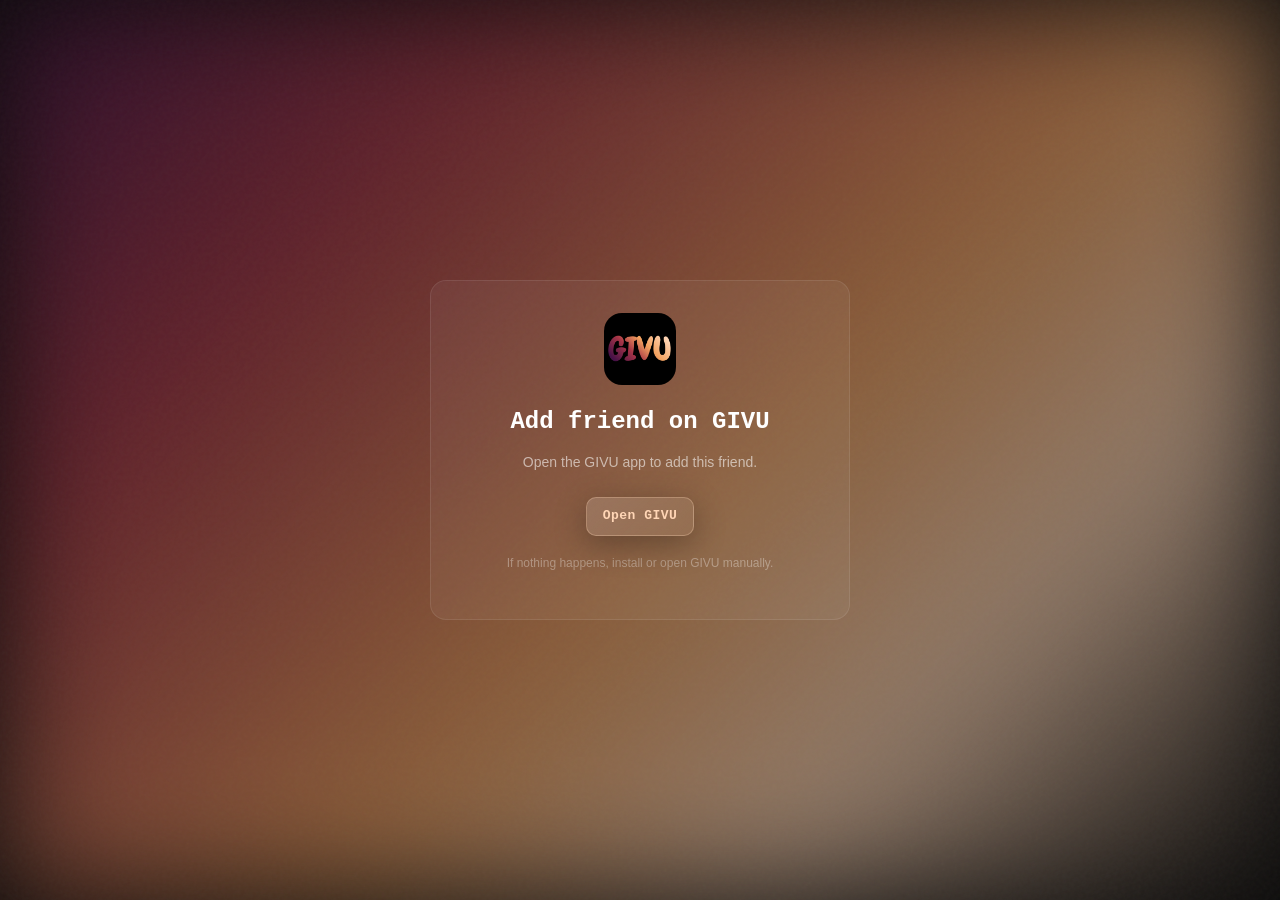
==== addfriend/index.html @ 7309352b "Add files via upload" ====
<!DOCTYPE html>
<html lang="en">
<head>
  <meta charset="UTF-8" />
  <meta name="viewport" content="width=device-width, initial-scale=1.0" />
  <title>Add friend on GIVU</title>
  <meta name="description" content="Open GIVU to add this friend." />
  <link rel="icon" href="../assets/favicon-2026.png?v=2" type="image/png" />
  <link rel="apple-touch-icon" href="../assets/favicon-2026.png?v=2" />
  <link rel="stylesheet" href="../style.css" />
</head>
<body class="app-bg">
  <div class="grain-overlay"></div>
  <main class="inner-page" style="display:flex;align-items:center;justify-content:center;min-height:100vh;padding:32px;">
    <section class="support-card" style="position:relative;z-index:2;max-width:420px;width:100%;text-align:center;padding:32px;">
      <img src="../assets/GivuApplogo.png" alt="GIVU" style="width:72px;height:72px;border-radius:18px;margin:0 auto 18px;" />
      <h1 style="font-family:var(--font-mono);font-size:24px;margin-bottom:10px;">Add friend on GIVU</h1>
      <p style="color:rgba(255,255,255,0.58);font-size:14px;line-height:1.7;margin-bottom:22px;">Open the GIVU app to add this friend.</p>
      <a id="openApp" class="btn-primary" style="display:inline-flex;" href="givu://addfriend">Open GIVU</a>
      <p style="color:rgba(255,255,255,0.34);font-size:12px;margin-top:18px;">If nothing happens, install or open GIVU manually.</p>
    </section>
  </main>
  <script>
    const params = new URLSearchParams(window.location.search);
    const id = params.get('id') || '';
    const deepLink = `givu://addfriend?id=${encodeURIComponent(id)}`;
    const button = document.getElementById('openApp');
    button.href = deepLink;
    setTimeout(() => { window.location.href = deepLink; }, 450);
  </script>
</body>
</html>
---- style.css ----
/* =============================================
   GIVU — Design System
   Derived directly from the iOS app
   ============================================= */

:root {
  /* App gradient palette */
  --color-purple:   #461248;
  --color-red:      #a93747;
  --color-orange:   #f2a15f;
  --color-beige:    #ffd6b6;
  --color-black:    #0A0A0A;
  --color-white:    #ffffff;

  /* Surfaces */
  --surface-dark:   rgba(255,255,255,0.06);
  --surface-light:  rgba(255,255,255,0.55);
  --border-dark:    rgba(255,255,255,0.12);
  --border-light:   rgba(0,0,0,0.07);

  /* Typography */
  --font-mono:      'Courier New', Courier, monospace;
  --font-sans:      -apple-system, BlinkMacSystemFont, 'SF Pro Display', 'Segoe UI', sans-serif;

  /* Radii */
  --radius-sm:  10px;
  --radius-md:  16px;
  --radius-lg:  24px;

  /* Transitions */
  --ease: cubic-bezier(0.25, 0.1, 0.25, 1);
}

/* =============================================
   RESET & BASE
   ============================================= */

*, *::before, *::after { box-sizing: border-box; margin: 0; padding: 0; }

html { scroll-behavior: smooth; font-size: 16px; }

body {
  font-family: var(--font-sans);
  background: var(--color-black);
  color: var(--color-white);
  line-height: 1.6;
  overflow-x: hidden;
  -webkit-font-smoothing: antialiased;
}

a { color: inherit; text-decoration: none; }
img { max-width: 100%; display: block; }

/* =============================================
   APP BACKGROUND (mirrors iOS gradient)
   ============================================= */

.app-bg {
  position: relative;
  background: var(--color-black);
}

.app-bg::before {
  content: '';
  position: absolute;
  inset: 0;
  background: linear-gradient(
    135deg,
    #461248 0%,
    #a93747 25%,
    #f2a15f 55%,
    #ffd6b6 75%,
    transparent 100%
  );
  filter: blur(60px);
  opacity: 0.55;
  pointer-events: none;
}

/* =============================================
   GRAIN OVERLAY (mirrors GrainOverlay.swift)
   ============================================= */

.grain-overlay {
  position: fixed;
  inset: 0;
  pointer-events: none;
  z-index: 0;
  opacity: 0.4;
  background-image: url("data:image/svg+xml,%3Csvg viewBox='0 0 256 256' xmlns='http://www.w3.org/2000/svg'%3E%3Cfilter id='noise'%3E%3CfeTurbulence type='fractalNoise' baseFrequency='0.9' numOctaves='4' stitchTiles='stitch'/%3E%3C/filter%3E%3Crect width='100%25' height='100%25' filter='url(%23noise)' opacity='0.08'/%3E%3C/svg%3E");
}

/* Star pattern from app */
.star-pattern {
  position: absolute;
  inset: 0;
  pointer-events: none;
  overflow: hidden;
  opacity: 0.18;
}

.star-pattern::after {
  content: '';
  position: absolute;
  inset: 0;
  background-image: radial-gradient(circle, rgba(255,255,255,0.8) 1px, transparent 1px);
  background-size: 18px 18px;
  mask-image: linear-gradient(to bottom, rgba(0,0,0,0.9) 0%, rgba(0,0,0,0.4) 50%, transparent 100%);
}

/* =============================================
   NAVIGATION
   ============================================= */

nav {
  position: fixed;
  top: 0; left: 0; right: 0;
  z-index: 100;
  padding: 16px 24px;
  display: flex;
  align-items: center;
  justify-content: space-between;
  background: rgba(10,10,10,0.6);
  backdrop-filter: blur(20px);
  -webkit-backdrop-filter: blur(20px);
  border-bottom: 1px solid rgba(255,255,255,0.06);
  transition: background 0.3s var(--ease);
}

.nav-logo {
  display: flex;
  align-items: center;
  gap: 10px;
  font-family: var(--font-mono);
  font-size: 18px;
  font-weight: 700;
  letter-spacing: 2px;
}

.nav-logo-icon {
  width: 32px; height: 32px;
  background: linear-gradient(135deg, #461248, #a93747);
  border-radius: 8px;
  display: flex; align-items: center; justify-content: center;
  font-size: 14px;
  font-weight: 900;
  border: 1px solid rgba(255,255,255,0.15);
}

.nav-links {
  display: flex;
  align-items: center;
  gap: 32px;
  list-style: none;
}

.nav-links a {
  font-size: 14px;
  color: rgba(255,255,255,0.7);
  transition: color 0.2s;
}

.nav-links a:hover { color: var(--color-white); }

.nav-cta {
  font-size: 13px;
  font-weight: 600;
  font-family: var(--font-mono);
  padding: 8px 18px;
  background: rgba(255,255,255,0.08);
  border: 1px solid rgba(255,255,255,0.15);
  border-radius: var(--radius-sm);
  color: var(--color-white) !important;
  transition: background 0.2s, border-color 0.2s;
}

.nav-cta:hover {
  background: rgba(255,255,255,0.14);
  border-color: rgba(255,255,255,0.25);
}

.nav-hamburger {
  display: none;
  flex-direction: column;
  gap: 5px;
  cursor: pointer;
  padding: 4px;
}

.nav-hamburger span {
  width: 22px; height: 2px;
  background: var(--color-white);
  border-radius: 2px;
  transition: all 0.3s;
}

/* =============================================
   HERO
   ============================================= */

.hero {
  min-height: 100vh;
  display: flex;
  align-items: center;
  justify-content: center;
  text-align: center;
  padding: 120px 24px 80px;
  position: relative;
  overflow: hidden;
}

.hero-content {
  position: relative;
  z-index: 2;
  max-width: 680px;
}

.hero-eyebrow {
  display: inline-flex;
  align-items: center;
  gap: 8px;
  font-family: var(--font-mono);
  font-size: 11px;
  font-weight: 700;
  letter-spacing: 3px;
  text-transform: uppercase;
  color: var(--color-beige);
  padding: 6px 14px;
  background: rgba(255, 214, 182, 0.1);
  border: 1px solid rgba(255, 214, 182, 0.25);
  border-radius: 100px;
  margin-bottom: 28px;
}

.hero-eyebrow::before {
  content: '';
  width: 6px; height: 6px;
  background: var(--color-beige);
  border-radius: 50%;
  animation: pulse 2s infinite;
}

@keyframes pulse {
  0%, 100% { opacity: 1; transform: scale(1); }
  50% { opacity: 0.4; transform: scale(0.7); }
}

.hero-title {
  font-size: clamp(52px, 10vw, 96px);
  font-weight: 900;
  line-height: 0.95;
  letter-spacing: -3px;
  margin-bottom: 24px;
  font-family: var(--font-mono);
}

.hero-title .accent {
  background: linear-gradient(135deg, #ffd6b6, #f2a15f, #a93747);
  -webkit-background-clip: text;
  -webkit-text-fill-color: transparent;
  background-clip: text;
}

.hero-subtitle {
  font-size: 18px;
  line-height: 1.6;
  color: rgba(255,255,255,0.65);
  max-width: 480px;
  margin: 0 auto 40px;
}

.hero-cta-group {
  display: flex;
  flex-direction: column;
  align-items: center;
  gap: 14px;
}

.btn-primary {
  display: inline-flex;
  align-items: center;
  gap: 10px;
  padding: 16px 32px;
  background: linear-gradient(135deg, rgba(255,255,255,0.15), rgba(255,255,255,0.06));
  border: 1.5px solid rgba(255,255,255,0.25);
  border-radius: var(--radius-md);
  font-size: 15px;
  font-weight: 700;
  font-family: var(--font-mono);
  color: var(--color-white);
  letter-spacing: 0.5px;
  transition: all 0.2s var(--ease);
  backdrop-filter: blur(10px);
  box-shadow: 0 8px 32px rgba(0,0,0,0.3);
}

.btn-primary:hover {
  background: linear-gradient(135deg, rgba(255,255,255,0.22), rgba(255,255,255,0.1));
  border-color: rgba(255,255,255,0.4);
  transform: translateY(-2px);
  box-shadow: 0 14px 40px rgba(0,0,0,0.4);
}

.btn-secondary {
  font-size: 13px;
  color: rgba(255,255,255,0.5);
  font-family: var(--font-mono);
  letter-spacing: 0.5px;
  transition: color 0.2s;
}

.btn-secondary:hover { color: rgba(255,255,255,0.85); }

/* Hero phone mockup area */
.hero-visual {
  margin-top: 64px;
  position: relative;
  display: flex;
  justify-content: center;
  gap: 20px;
}

/* =============================================
   RECEIPT CARD (mirrors ReceiptCard in app)
   ============================================= */

.receipt-card {
  background: rgb(247, 244, 236);
  border-radius: 16px;
  padding: 20px;
  font-family: var(--font-mono);
  color: #141414;
  box-shadow: 0 20px 60px rgba(0,0,0,0.4), 0 4px 12px rgba(0,0,0,0.2);
  position: relative;
  overflow: hidden;
  width: 220px;
  transition: transform 0.4s var(--ease), box-shadow 0.4s var(--ease);
}

.receipt-card::before {
  content: '';
  position: absolute;
  inset: 0;
  background-image: url("data:image/svg+xml,%3Csvg viewBox='0 0 200 200' xmlns='http://www.w3.org/2000/svg'%3E%3Cfilter id='n'%3E%3CfeTurbulence type='fractalNoise' baseFrequency='0.85' numOctaves='4'/%3E%3C/filter%3E%3Crect width='100%25' height='100%25' filter='url(%23n)' opacity='0.03'/%3E%3C/svg%3E");
  pointer-events: none;
}

.receipt-card:hover {
  transform: translateY(-6px) rotate(0deg) !important;
  box-shadow: 0 32px 80px rgba(0,0,0,0.5), 0 8px 20px rgba(0,0,0,0.3);
}

.receipt-card.rotated-left { transform: rotate(-1.5deg); }
.receipt-card.rotated-right { transform: rotate(1deg); margin-top: 24px; }

.receipt-header {
  display: flex;
  justify-content: space-between;
  align-items: center;
  margin-bottom: 14px;
}

.receipt-name {
  font-size: 13px;
  font-weight: 700;
  color: #141414;
  letter-spacing: 0.5px;
}

.receipt-balance {
  font-size: 12px;
  font-weight: 800;
}

.receipt-balance.positive { color: #1a7a4a; }
.receipt-balance.negative { color: #8a2a1a; }

.receipt-divider {
  height: 1px;
  background: repeating-linear-gradient(90deg, #1a1a1a 0, #1a1a1a 4px, transparent 4px, transparent 8px);
  opacity: 0.15;
  margin: 10px 0;
}

.receipt-zigzag {
  position: relative;
  height: 8px;
  margin: 10px 0;
  overflow: hidden;
}

.receipt-zigzag::after {
  content: '';
  position: absolute;
  left: -4px; right: -4px; top: 0;
  height: 16px;
  background: linear-gradient(135deg, transparent 33.33%, #f7f4ec 33.33%, #f7f4ec 50%, transparent 50%, transparent 83.33%, #f7f4ec 83.33%, #f7f4ec 100%);
  background-size: 12px 8px;
  filter: drop-shadow(0 1px 0 rgba(0,0,0,0.1));
}

.receipt-line {
  display: flex;
  justify-content: space-between;
  font-size: 10px;
  margin-bottom: 5px;
  color: rgba(20,20,20,0.7);
}

.receipt-line .amount { font-weight: 700; }
.receipt-line .amount.pos { color: #1a7a4a; }
.receipt-line .amount.neg { color: #8a2a1a; }

.receipt-label {
  font-size: 8px;
  font-weight: 700;
  letter-spacing: 1.5px;
  color: rgba(20,20,20,0.4);
  text-transform: uppercase;
  margin-bottom: 6px;
  margin-top: 8px;
}

.receipt-total-row {
  display: flex;
  justify-content: space-between;
  align-items: baseline;
  margin-top: 8px;
}

.receipt-total-label {
  font-size: 9px;
  font-weight: 700;
  letter-spacing: 1px;
  color: rgba(20,20,20,0.45);
}

.receipt-total-amount {
  font-size: 22px;
  font-weight: 800;
}

/* =============================================
   SECTION LAYOUTS
   ============================================= */

section {
  position: relative;
  z-index: 2;
}

.container {
  max-width: 1080px;
  margin: 0 auto;
  padding: 0 24px;
}

.section-pad { padding: 100px 0; }

.section-label {
  font-family: var(--font-mono);
  font-size: 10px;
  font-weight: 700;
  letter-spacing: 3px;
  text-transform: uppercase;
  color: var(--color-beige);
  margin-bottom: 16px;
  opacity: 0.8;
}

.section-title {
  font-size: clamp(32px, 5vw, 52px);
  font-weight: 800;
  line-height: 1.1;
  letter-spacing: -1.5px;
  margin-bottom: 16px;
  font-family: var(--font-mono);
}

.section-subtitle {
  font-size: 16px;
  color: rgba(255,255,255,0.55);
  max-width: 540px;
  line-height: 1.7;
}

/* =============================================
   FEATURE GRID
   ============================================= */

.features-grid {
  display: grid;
  grid-template-columns: repeat(auto-fit, minmax(280px, 1fr));
  gap: 16px;
  margin-top: 56px;
}

.feature-card {
  background: rgba(255,255,255,0.05);
  border: 1px solid rgba(255,255,255,0.09);
  border-radius: var(--radius-lg);
  padding: 28px;
  transition: background 0.2s, border-color 0.2s, transform 0.2s;
  backdrop-filter: blur(10px);
}

.feature-card:hover {
  background: rgba(255,255,255,0.08);
  border-color: rgba(255,255,255,0.16);
  transform: translateY(-3px);
}

.feature-icon {
  width: 44px; height: 44px;
  border-radius: 12px;
  display: flex; align-items: center; justify-content: center;
  font-size: 20px;
  margin-bottom: 18px;
  border: 1px solid rgba(255,255,255,0.1);
}

.feature-icon.purple { background: rgba(70, 18, 72, 0.6); }
.feature-icon.red    { background: rgba(169, 55, 71, 0.4); }
.feature-icon.orange { background: rgba(242, 161, 95, 0.25); }
.feature-icon.beige  { background: rgba(255, 214, 182, 0.15); }

.feature-title {
  font-size: 16px;
  font-weight: 700;
  font-family: var(--font-mono);
  margin-bottom: 8px;
  color: var(--color-white);
}

.feature-desc {
  font-size: 14px;
  color: rgba(255,255,255,0.55);
  line-height: 1.65;
}

/* =============================================
   SIGNATURE THEME PREVIEWS
   ============================================= */

.signature-themes-section {
  position: relative;
  z-index: 2;
  padding: 26px 0 86px;
}

.signature-themes-title {
  font-family: var(--font-mono);
  font-size: clamp(22px, 3vw, 34px);
  font-weight: 800;
  letter-spacing: -0.8px;
  margin-bottom: 22px;
}

.signature-theme-strip {
  display: flex;
  justify-content: center;
  gap: 14px;
  overflow-x: auto;
  padding: 6px 4px 14px;
  scroll-snap-type: x proximity;
  scrollbar-width: none;
}

.signature-theme-strip::-webkit-scrollbar { display: none; }

.signature-theme-shot {
  position: relative;
  flex: 0 0 148px;
  height: 190px;
  border-radius: 20px;
  overflow: hidden;
  border: 1.5px solid rgba(255,214,182,0.28);
  box-shadow: none;
  background: transparent;
  scroll-snap-align: center;
}

.signature-theme-shot.wide { flex-basis: 220px; }

.signature-theme-shot img {
  width: 100%;
  height: 100%;
  object-fit: cover;
}

.signature-theme-shot::after {
  content: '';
  position: absolute;
  top: 0; left: 0; right: 0;
  height: 50%;
  background: linear-gradient(to bottom, rgba(0,0,0,0.78), rgba(0,0,0,0.28), transparent);
  pointer-events: none;
}

.signature-theme-shot span {
  position: absolute;
  z-index: 1;
  top: 14px;
  left: 14px;
  right: 14px;
  font-family: var(--font-mono);
  font-size: 12px;
  font-weight: 800;
  color: white;
  text-shadow: 0 2px 8px rgba(0,0,0,0.45);
}

/* =============================================
   HOW IT WORKS
   ============================================= */

.how-it-works { background: rgba(255,255,255,0.02); }

.steps {
  display: flex;
  flex-direction: column;
  gap: 0;
  margin-top: 56px;
  max-width: 600px;
}

.step {
  display: flex;
  gap: 24px;
  position: relative;
  padding-bottom: 40px;
}

.step:last-child { padding-bottom: 0; }

.step-line {
  display: flex;
  flex-direction: column;
  align-items: center;
  flex-shrink: 0;
}

.step-dot {
  width: 32px; height: 32px;
  border-radius: 50%;
  display: flex; align-items: center; justify-content: center;
  font-family: var(--font-mono);
  font-size: 11px;
  font-weight: 800;
  color: var(--color-black);
  background: var(--color-beige);
  border: 2px solid rgba(255,214,182,0.3);
  flex-shrink: 0;
  position: relative;
  z-index: 2;
}

.step-connector {
  width: 1px;
  flex: 1;
  background: linear-gradient(to bottom, rgba(255,214,182,0.3), transparent);
  margin: 8px 0;
  min-height: 30px;
}

.step:last-child .step-connector { display: none; }

.step-content {
  padding-top: 4px;
}

.step-title {
  font-size: 17px;
  font-weight: 700;
  font-family: var(--font-mono);
  margin-bottom: 6px;
}

.step-desc {
  font-size: 14px;
  color: rgba(255,255,255,0.55);
  line-height: 1.65;
}

/* =============================================
   SCREENSHOTS / MOCKUPS
   ============================================= */

.screenshots { overflow: hidden; }

.screenshots-row {
  display: flex;
  gap: 20px;
  justify-content: center;
  margin-top: 56px;
  flex-wrap: wrap;
}

.phone-mockup {
  width: 200px;
  background: rgba(255,255,255,0.04);
  border: 1px solid rgba(255,255,255,0.1);
  border-radius: 36px;
  padding: 16px;
  transition: transform 0.3s var(--ease);
  position: relative;
  overflow: hidden;
}

.phone-mockup:nth-child(2) { transform: scale(1.05); }
.phone-mockup:hover { transform: translateY(-8px) scale(1.03) !important; }

.phone-mockup-inner {
  background: var(--color-black);
  border-radius: 24px;
  overflow: hidden;
  aspect-ratio: 9/19.5;
  display: flex;
  flex-direction: column;
}

.phone-screen {
  flex: 1;
  background: linear-gradient(160deg, #461248 0%, #a93747 30%, #f2a15f 60%, #ffd6b6 80%, #0A0A0A 100%);
  display: flex;
  align-items: center;
  justify-content: center;
  padding: 12px;
}

.phone-screen-label {
  font-family: var(--font-mono);
  font-size: 9px;
  color: rgba(255,255,255,0.5);
  text-align: center;
  letter-spacing: 1px;
  text-transform: uppercase;
  line-height: 1.8;
}

.phone-placeholder {
  width: 100%;
  height: 100%;
  display: flex;
  flex-direction: column;
  align-items: center;
  justify-content: center;
  gap: 8px;
}

.phone-placeholder-icon {
  font-size: 28px;
  opacity: 0.5;
}

/* =============================================
   LANGUAGES
   ============================================= */

.languages-section {
  overflow: hidden;
  background: linear-gradient(180deg, rgba(255,255,255,0) 0%, rgba(255,255,255,0.025) 50%, rgba(255,255,255,0) 100%);
}

.language-card {
  position: relative;
  max-width: 820px;
  margin: 56px auto 0;
  padding: 18px;
  border-radius: 34px;
  background: rgba(255,255,255,0.055);
  border: 1px solid rgba(255,255,255,0.11);
  box-shadow: 0 24px 80px rgba(0,0,0,0.28), inset 0 1px 0 rgba(255,255,255,0.08);
  backdrop-filter: blur(22px);
  overflow: hidden;
}

.language-glow {
  position: absolute;
  inset: -80px 20%;
  background: radial-gradient(circle, rgba(242,161,95,0.24), transparent 60%);
  filter: blur(8px);
  pointer-events: none;
}

.language-grid {
  position: relative;
  display: grid;
  grid-template-columns: repeat(5, 1fr);
  gap: 12px;
}

.language-pill {
  min-height: 116px;
  display: flex;
  flex-direction: column;
  align-items: center;
  justify-content: center;
  gap: 12px;
  border-radius: 24px;
  background: rgba(10,10,10,0.58);
  border: 1px solid rgba(255,255,255,0.08);
  transition: transform 0.25s var(--ease), border-color 0.25s, background 0.25s;
}

.language-pill:hover {
  transform: translateY(-4px);
  background: rgba(255,255,255,0.075);
  border-color: rgba(255,214,182,0.22);
}

.language-flag {
  width: 44px;
  height: 44px;
  display: flex;
  align-items: center;
  justify-content: center;
  border-radius: 50%;
  font-size: 24px;
  background: rgba(255,255,255,0.08);
  box-shadow: inset 0 1px 0 rgba(255,255,255,0.08);
}

.language-name {
  font-family: var(--font-mono);
  font-size: 12px;
  font-weight: 700;
  color: rgba(255,255,255,0.78);
  letter-spacing: 0.3px;
}

/* =============================================
   SOCIAL PROOF / STATS
   ============================================= */

.stats {
  display: grid;
  grid-template-columns: repeat(3, 1fr);
  gap: 1px;
  background: rgba(255,255,255,0.07);
  border-radius: var(--radius-lg);
  overflow: hidden;
  margin-top: 64px;
  border: 1px solid rgba(255,255,255,0.09);
}

.stat-item {
  background: rgba(10,10,10,0.9);
  padding: 36px 28px;
  text-align: center;
}

.stat-number {
  font-family: var(--font-mono);
  font-size: 40px;
  font-weight: 900;
  background: linear-gradient(135deg, #ffd6b6, #f2a15f);
  -webkit-background-clip: text;
  -webkit-text-fill-color: transparent;
  background-clip: text;
  line-height: 1;
  margin-bottom: 6px;
}

.stat-label {
  font-size: 13px;
  color: rgba(255,255,255,0.45);
  letter-spacing: 0.5px;
}

/* =============================================
   FAQ
   ============================================= */

.faq-list {
  margin-top: 48px;
  display: flex;
  flex-direction: column;
  gap: 12px;
  max-width: 720px;
}

.faq-item {
  background: rgba(255,255,255,0.04);
  border: 1px solid rgba(255,255,255,0.08);
  border-radius: var(--radius-md);
  overflow: hidden;
  transition: border-color 0.2s;
}

.faq-item:hover { border-color: rgba(255,255,255,0.15); }

.faq-question {
  width: 100%;
  text-align: left;
  padding: 20px 24px;
  background: none;
  border: none;
  color: var(--color-white);
  font-size: 15px;
  font-weight: 600;
  font-family: var(--font-mono);
  cursor: pointer;
  display: flex;
  justify-content: space-between;
  align-items: center;
  gap: 16px;
  transition: color 0.2s;
}

.faq-question:hover { color: var(--color-beige); }

.faq-icon {
  font-size: 18px;
  color: rgba(255,255,255,0.4);
  transition: transform 0.3s var(--ease), color 0.2s;
  flex-shrink: 0;
}

.faq-item.open .faq-icon {
  transform: rotate(45deg);
  color: var(--color-beige);
}

.faq-answer {
  max-height: 0;
  overflow: hidden;
  transition: max-height 0.3s var(--ease);
}

.faq-answer-inner {
  padding: 0 24px 20px;
  font-size: 14px;
  color: rgba(255,255,255,0.55);
  line-height: 1.75;
  border-top: 1px solid rgba(255,255,255,0.06);
  padding-top: 16px;
}

/* =============================================
   CTA SECTION
   ============================================= */

.cta-section {
  text-align: center;
  padding: 100px 24px;
  position: relative;
  overflow: hidden;
}

.cta-section::before {
  content: '';
  position: absolute;
  top: 50%; left: 50%;
  transform: translate(-50%, -50%);
  width: 600px; height: 600px;
  background: radial-gradient(circle, rgba(169,55,71,0.25) 0%, transparent 70%);
  pointer-events: none;
}

.cta-title {
  font-size: clamp(36px, 6vw, 64px);
  font-weight: 900;
  font-family: var(--font-mono);
  letter-spacing: -2px;
  line-height: 1.05;
  margin-bottom: 20px;
}

.cta-subtitle {
  font-size: 17px;
  color: rgba(255,255,255,0.55);
  margin-bottom: 40px;
}

/* =============================================
   FOOTER
   ============================================= */

footer {
  border-top: 1px solid rgba(255,255,255,0.06);
  padding: 48px 24px;
  position: relative;
  z-index: 2;
}

.footer-inner {
  max-width: 1080px;
  margin: 0 auto;
  display: flex;
  flex-direction: column;
  gap: 32px;
}

.footer-top {
  display: flex;
  justify-content: space-between;
  align-items: flex-start;
  flex-wrap: wrap;
  gap: 32px;
}

.footer-brand {
  display: flex;
  flex-direction: column;
  gap: 10px;
}

.footer-brand-name {
  font-family: var(--font-mono);
  font-size: 20px;
  font-weight: 800;
  letter-spacing: 2px;
}

.footer-brand-tagline {
  font-size: 13px;
  color: rgba(255,255,255,0.4);
  max-width: 220px;
  line-height: 1.5;
}

.footer-links {
  display: flex;
  gap: 48px;
  flex-wrap: wrap;
}

.footer-col { display: flex; flex-direction: column; gap: 12px; }

.footer-col-title {
  font-size: 11px;
  font-weight: 700;
  font-family: var(--font-mono);
  letter-spacing: 2px;
  text-transform: uppercase;
  color: rgba(255,255,255,0.35);
  margin-bottom: 4px;
}

.footer-col a {
  font-size: 14px;
  color: rgba(255,255,255,0.55);
  transition: color 0.2s;
}

.footer-col a:hover { color: var(--color-white); }

.footer-bottom {
  border-top: 1px solid rgba(255,255,255,0.06);
  padding-top: 24px;
  display: flex;
  justify-content: space-between;
  align-items: center;
  flex-wrap: wrap;
  gap: 12px;
}

.footer-copy {
  font-size: 12px;
  color: rgba(255,255,255,0.3);
  font-family: var(--font-mono);
}

.footer-made {
  font-size: 12px;
  color: rgba(255,255,255,0.3);
}

/* =============================================
   INNER PAGES (Privacy, Terms, Support)
   ============================================= */

.inner-page {
  min-height: 100vh;
  padding-top: 80px;
}

.inner-hero {
  padding: 64px 24px 48px;
  border-bottom: 1px solid rgba(255,255,255,0.07);
}

.inner-hero .section-label { margin-bottom: 12px; }

.inner-hero h1 {
  font-family: var(--font-mono);
  font-size: clamp(32px, 5vw, 48px);
  font-weight: 800;
  letter-spacing: -1.5px;
  line-height: 1.1;
  margin-bottom: 12px;
}

.inner-hero p {
  color: rgba(255,255,255,0.5);
  font-size: 15px;
  max-width: 540px;
}

.inner-content {
  padding: 56px 24px 100px;
  max-width: 720px;
  margin: 0 auto;
}

.inner-content h2 {
  font-family: var(--font-mono);
  font-size: 18px;
  font-weight: 700;
  margin: 40px 0 12px;
  color: var(--color-beige);
}

.inner-content h2:first-child { margin-top: 0; }

.inner-content p {
  font-size: 15px;
  color: rgba(255,255,255,0.65);
  line-height: 1.8;
  margin-bottom: 14px;
}

.inner-content ul {
  padding-left: 20px;
  margin-bottom: 14px;
}

.inner-content li {
  font-size: 15px;
  color: rgba(255,255,255,0.65);
  line-height: 1.8;
  margin-bottom: 6px;
}

.inner-content a {
  color: var(--color-beige);
  text-decoration: underline;
  text-underline-offset: 3px;
}

.inner-content a:hover { color: var(--color-orange); }

.placeholder-box {
  display: inline-block;
  background: rgba(255,214,182,0.12);
  border: 1px dashed rgba(255,214,182,0.3);
  border-radius: 6px;
  padding: 2px 10px;
  font-family: var(--font-mono);
  font-size: 13px;
  color: var(--color-beige);
}

/* Support page */
.support-cards {
  display: grid;
  grid-template-columns: repeat(auto-fit, minmax(260px, 1fr));
  gap: 16px;
  margin-top: 40px;
}

.support-card {
  background: rgba(255,255,255,0.05);
  border: 1px solid rgba(255,255,255,0.09);
  border-radius: var(--radius-md);
  padding: 24px;
}

.support-card h3 {
  font-family: var(--font-mono);
  font-size: 15px;
  font-weight: 700;
  margin-bottom: 8px;
  color: var(--color-white);
}

.support-card p {
  font-size: 14px;
  color: rgba(255,255,255,0.5);
  line-height: 1.6;
  margin-bottom: 14px;
}

.support-card a {
  font-size: 13px;
  font-family: var(--font-mono);
  color: var(--color-beige);
  border: 1px solid rgba(255,214,182,0.3);
  padding: 8px 16px;
  border-radius: var(--radius-sm);
  display: inline-block;
  transition: all 0.2s;
}

.support-card a:hover {
  background: rgba(255,214,182,0.1);
  border-color: rgba(255,214,182,0.5);
  text-decoration: none;
}

/* =============================================
   SCROLL ANIMATIONS
   ============================================= */

.reveal {
  opacity: 0;
  transform: translateY(24px);
  transition: opacity 0.6s var(--ease), transform 0.6s var(--ease);
}

.reveal.visible {
  opacity: 1;
  transform: translateY(0);
}

.reveal-delay-1 { transition-delay: 0.1s; }
.reveal-delay-2 { transition-delay: 0.2s; }
.reveal-delay-3 { transition-delay: 0.3s; }

/* =============================================
   RESPONSIVE
   ============================================= */

@media (max-width: 768px) {
  .nav-links { display: none; }
  .nav-hamburger { display: flex; }
  .nav-links.mobile-open {
    display: flex;
    flex-direction: column;
    position: fixed;
    top: 64px; left: 0; right: 0;
    background: rgba(10,10,10,0.97);
    backdrop-filter: blur(20px);
    padding: 24px;
    gap: 20px;
    border-bottom: 1px solid rgba(255,255,255,0.07);
  }

  .hero { padding: 100px 24px 60px; }
  .hero-visual { flex-wrap: wrap; }
  .receipt-card { width: 160px; }
  .receipt-card.rotated-right { display: none; }

  .language-card { padding: 12px; border-radius: 28px; }
  .language-grid { grid-template-columns: 1fr; }
  .language-pill {
    min-height: 72px;
    flex-direction: row;
    justify-content: flex-start;
    padding: 0 18px;
  }

  .stats { grid-template-columns: 1fr; }
  .stat-item { padding: 24px; }

  .footer-top { flex-direction: column; }
  .footer-bottom { flex-direction: column; text-align: center; }

  .phone-mockup:nth-child(1),
  .phone-mockup:nth-child(3) { display: none; }
  .phone-mockup:nth-child(2) { transform: none; }

  section.section-pad { padding: 64px 0; }
}

@media (prefers-reduced-motion: reduce) {
  .reveal { opacity: 1; transform: none; transition: none; }
  * { animation: none !important; transition: none !important; }
}
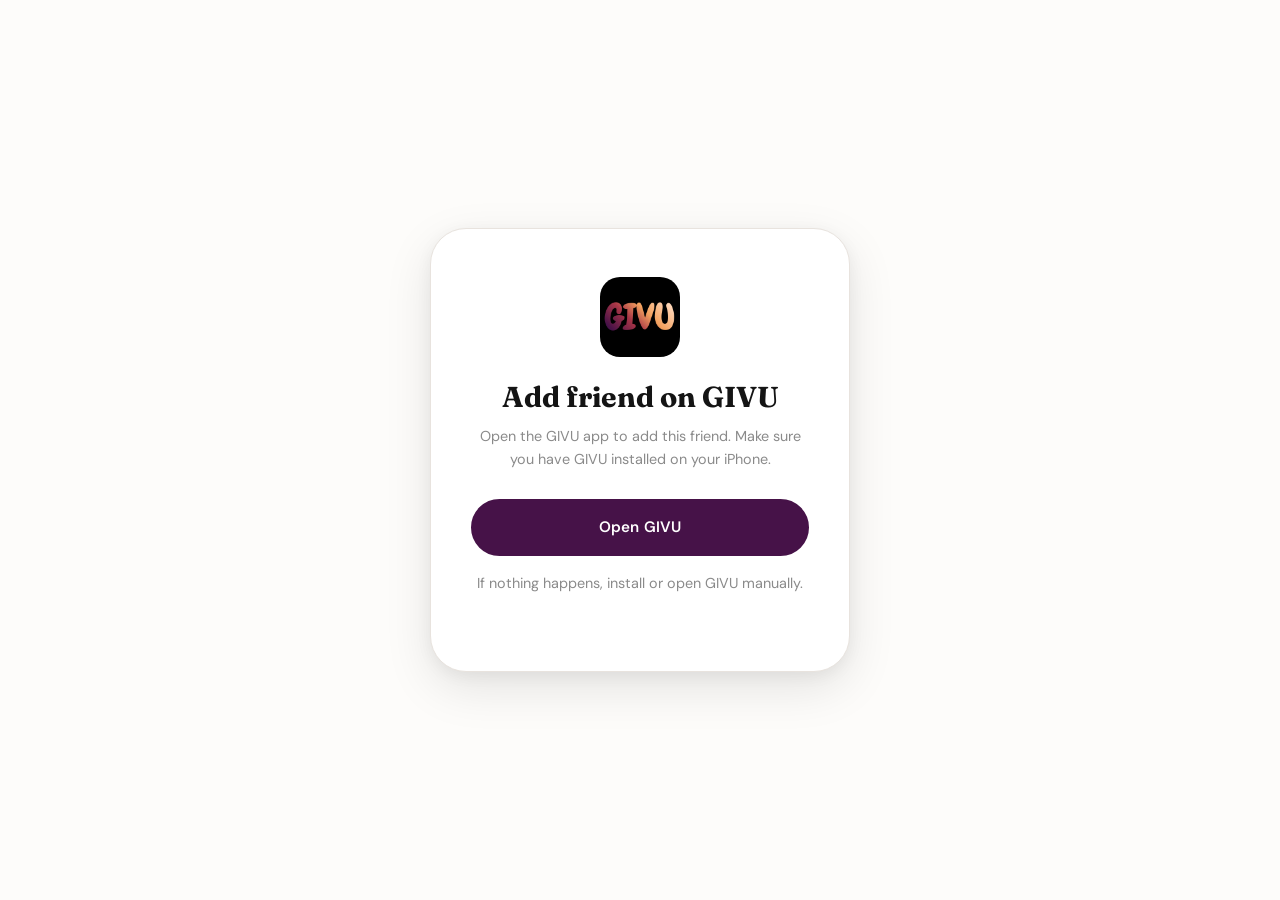
==== commit 3d51983b: "Add files via upload" ====
--- a/addfriend/index.html
+++ b/addfriend/index.html
@@ -5,28 +5,32 @@
   <meta name="viewport" content="width=device-width, initial-scale=1.0" />
   <title>Add friend on GIVU</title>
   <meta name="description" content="Open GIVU to add this friend." />
-  <link rel="icon" href="../assets/favicon-2026.png?v=2" type="image/png" />
-  <link rel="apple-touch-icon" href="../assets/favicon-2026.png?v=2" />
+  <link rel="icon" type="image/png" href="../assets/favicon-2026.png" />
+  <link rel="apple-touch-icon" href="../assets/favicon-2026.png" />
+  <link rel="preconnect" href="https://fonts.googleapis.com" />
+  <link rel="preconnect" href="https://fonts.gstatic.com" crossorigin />
+  <link href="https://fonts.googleapis.com/css2?family=Fraunces:opsz,wght@9..144,700&family=DM+Sans:opsz,wght@9..40,400;9..40,500;9..40,600&display=swap" rel="stylesheet" />
   <link rel="stylesheet" href="../style.css" />
 </head>
-<body class="app-bg">
-  <div class="grain-overlay"></div>
-  <main class="inner-page" style="display:flex;align-items:center;justify-content:center;min-height:100vh;padding:32px;">
-    <section class="support-card" style="position:relative;z-index:2;max-width:420px;width:100%;text-align:center;padding:32px;">
-      <img src="../assets/GivuApplogo.png" alt="GIVU" style="width:72px;height:72px;border-radius:18px;margin:0 auto 18px;" />
-      <h1 style="font-family:var(--font-mono);font-size:24px;margin-bottom:10px;">Add friend on GIVU</h1>
-      <p style="color:rgba(255,255,255,0.58);font-size:14px;line-height:1.7;margin-bottom:22px;">Open the GIVU app to add this friend.</p>
-      <a id="openApp" class="btn-primary" style="display:inline-flex;" href="givu://addfriend">Open GIVU</a>
-      <p style="color:rgba(255,255,255,0.34);font-size:12px;margin-top:18px;">If nothing happens, install or open GIVU manually.</p>
-    </section>
-  </main>
+<body>
+
+  <div class="addfriend-page">
+    <div class="addfriend-card">
+      <img src="../assets/GivuApplogo.png" alt="GIVU" class="addfriend-icon" />
+      <h1>Add friend on GIVU</h1>
+      <p>Open the GIVU app to add this friend. Make sure you have GIVU installed on your iPhone.</p>
+      <a id="openApp" href="givu://addfriend" class="btn btn-primary">Open GIVU</a>
+      <p class="addfriend-note">If nothing happens, install or open GIVU manually.</p>
+    </div>
+  </div>
+
   <script>
     const params = new URLSearchParams(window.location.search);
     const id = params.get('id') || '';
-    const deepLink = `givu://addfriend?id=${encodeURIComponent(id)}`;
+    const deepLink = 'givu://addfriend?id=' + encodeURIComponent(id);
     const button = document.getElementById('openApp');
     button.href = deepLink;
-    setTimeout(() => { window.location.href = deepLink; }, 450);
+    setTimeout(function () { window.location.href = deepLink; }, 450);
   </script>
 </body>
 </html>
--- a/style.css
+++ b/style.css
@@ -1,1270 +1,1184 @@
-/* =============================================
-   GIVU — Design System
-   Derived directly from the iOS app
-   ============================================= */
-
+/* ================================================
+   GIVU v2 — Clean Editorial Design
+   Light base · Brand colors as accents
+   ================================================ */
+
+/* ---- Reset ---- */
+*, *::before, *::after {
+  box-sizing: border-box;
+  margin: 0;
+  padding: 0;
+}
+
+/* ---- Design Tokens ---- */
 :root {
-  /* App gradient palette */
-  --color-purple:   #461248;
-  --color-red:      #a93747;
-  --color-orange:   #f2a15f;
-  --color-beige:    #ffd6b6;
-  --color-black:    #0A0A0A;
-  --color-white:    #ffffff;
-
-  /* Surfaces */
-  --surface-dark:   rgba(255,255,255,0.06);
-  --surface-light:  rgba(255,255,255,0.55);
-  --border-dark:    rgba(255,255,255,0.12);
-  --border-light:   rgba(0,0,0,0.07);
+  /* Brand */
+  --purple:       #461248;
+  --purple-mid:   #6b2070;
+  --red:          #a93747;
+  --orange:       #f2a15f;
+  --beige:        #ffd6b6;
+
+  /* Tints */
+  --purple-tint:  #f3eaf3;
+  --orange-tint:  #fdf5ec;
+  --red-tint:     #fdf0f0;
+  --beige-tint:   #fff8f3;
+
+  /* Neutrals */
+  --ink:          #141414;
+  --ink-2:        #4a4a4a;
+  --ink-3:        #8a8a8a;
+  --ink-4:        #b8b8b8;
+  --bg:           #fdfcfa;
+  --bg-alt:       #fff8f2;
+  --surface:      #ffffff;
+  --border:       #e8e3de;
+  --border-2:     #d0cac4;
 
   /* Typography */
-  --font-mono:      'Courier New', Courier, monospace;
-  --font-sans:      -apple-system, BlinkMacSystemFont, 'SF Pro Display', 'Segoe UI', sans-serif;
-
-  /* Radii */
-  --radius-sm:  10px;
-  --radius-md:  16px;
-  --radius-lg:  24px;
-
-  /* Transitions */
-  --ease: cubic-bezier(0.25, 0.1, 0.25, 1);
-}
-
-/* =============================================
-   RESET & BASE
-   ============================================= */
-
-*, *::before, *::after { box-sizing: border-box; margin: 0; padding: 0; }
-
-html { scroll-behavior: smooth; font-size: 16px; }
-
+  --serif:  'Fraunces', Georgia, 'Times New Roman', serif;
+  --sans:   'DM Sans', -apple-system, BlinkMacSystemFont, 'Segoe UI', sans-serif;
+  --mono:   'Courier New', Courier, monospace;
+
+  /* Layout */
+  --max-w:      1160px;
+  --nav-h:      68px;
+  --r-sm:       8px;
+  --r-md:       16px;
+  --r-lg:       24px;
+  --r-xl:       36px;
+  --r-pill:     100px;
+
+  /* Shadows */
+  --s-sm:  0 1px 3px rgba(0,0,0,.06), 0 1px 2px rgba(0,0,0,.04);
+  --s-md:  0 4px 16px rgba(0,0,0,.08), 0 2px 6px rgba(0,0,0,.04);
+  --s-lg:  0 16px 48px rgba(0,0,0,.10), 0 4px 16px rgba(0,0,0,.05);
+  --s-xl:  0 32px 80px rgba(0,0,0,.14), 0 8px 24px rgba(0,0,0,.07);
+}
+
+/* ---- Base ---- */
+html {
+  scroll-behavior: smooth;
+  font-size: 16px;
+}
 body {
-  font-family: var(--font-sans);
-  background: var(--color-black);
-  color: var(--color-white);
-  line-height: 1.6;
+  font-family: var(--sans);
+  background: var(--bg);
+  color: var(--ink);
+  line-height: 1.65;
+  -webkit-font-smoothing: antialiased;
+  -moz-osx-font-smoothing: grayscale;
   overflow-x: hidden;
-  -webkit-font-smoothing: antialiased;
-}
-
+}
+
+/* ---- Typography ---- */
+h1, h2 {
+  font-family: var(--serif);
+  font-weight: 700;
+  line-height: 1.12;
+  color: var(--ink);
+}
+h1 { font-size: clamp(2.8rem, 6vw, 5rem); }
+h2 { font-size: clamp(2rem, 4vw, 3.2rem); }
+h3 {
+  font-family: var(--sans);
+  font-size: 1.1rem;
+  font-weight: 600;
+  color: var(--ink);
+  line-height: 1.4;
+}
+p { color: var(--ink-2); }
+em { font-style: italic; color: var(--orange); }
 a { color: inherit; text-decoration: none; }
-img { max-width: 100%; display: block; }
-
-/* =============================================
-   APP BACKGROUND (mirrors iOS gradient)
-   ============================================= */
-
-.app-bg {
-  position: relative;
-  background: var(--color-black);
-}
-
-.app-bg::before {
-  content: '';
-  position: absolute;
-  inset: 0;
-  background: linear-gradient(
-    135deg,
-    #461248 0%,
-    #a93747 25%,
-    #f2a15f 55%,
-    #ffd6b6 75%,
-    transparent 100%
-  );
-  filter: blur(60px);
-  opacity: 0.55;
-  pointer-events: none;
-}
-
-/* =============================================
-   GRAIN OVERLAY (mirrors GrainOverlay.swift)
-   ============================================= */
-
-.grain-overlay {
+
+/* ---- Layout ---- */
+.container {
+  max-width: var(--max-w);
+  margin: 0 auto;
+  padding: 0 24px;
+}
+.section { padding: 100px 0; }
+
+/* ---- Buttons ---- */
+.btn {
+  display: inline-flex;
+  align-items: center;
+  gap: 8px;
+  padding: 14px 28px;
+  border-radius: var(--r-pill);
+  font-family: var(--sans);
+  font-size: 0.95rem;
+  font-weight: 600;
+  letter-spacing: 0.01em;
+  cursor: pointer;
+  border: 2px solid transparent;
+  text-decoration: none;
+  transition: transform 0.2s ease, box-shadow 0.2s ease, background 0.2s ease, border-color 0.2s ease;
+  white-space: nowrap;
+}
+.btn-primary {
+  background: var(--purple);
+  color: #fff;
+  border-color: var(--purple);
+}
+.btn-primary:hover {
+  background: var(--purple-mid);
+  border-color: var(--purple-mid);
+  transform: translateY(-2px);
+  box-shadow: 0 10px 28px rgba(70,18,72,.28);
+}
+.btn-ghost {
+  background: transparent;
+  color: var(--ink);
+  border-color: var(--border-2);
+}
+.btn-ghost:hover {
+  border-color: var(--ink);
+  transform: translateY(-2px);
+}
+.btn-white {
+  background: #fff;
+  color: var(--purple);
+  border-color: #fff;
+}
+.btn-white:hover {
+  background: var(--beige);
+  border-color: var(--beige);
+  transform: translateY(-2px);
+  box-shadow: 0 10px 28px rgba(255,214,182,.4);
+}
+
+/* ---- Section Shared ---- */
+.section-tag {
+  display: inline-block;
+  font-size: 0.72rem;
+  font-weight: 700;
+  letter-spacing: 0.14em;
+  text-transform: uppercase;
+  color: var(--orange);
+  margin-bottom: 14px;
+}
+.section-header {
+  text-align: center;
+  margin-bottom: 60px;
+}
+.section-title { margin-bottom: 14px; }
+.section-subtitle {
+  font-size: 1.05rem;
+  max-width: 520px;
+  margin: 0 auto;
+  color: var(--ink-2);
+}
+
+/* ================================================
+   NAV
+   ================================================ */
+.nav {
   position: fixed;
-  inset: 0;
-  pointer-events: none;
-  z-index: 0;
-  opacity: 0.4;
-  background-image: url("data:image/svg+xml,%3Csvg viewBox='0 0 256 256' xmlns='http://www.w3.org/2000/svg'%3E%3Cfilter id='noise'%3E%3CfeTurbulence type='fractalNoise' baseFrequency='0.9' numOctaves='4' stitchTiles='stitch'/%3E%3C/filter%3E%3Crect width='100%25' height='100%25' filter='url(%23noise)' opacity='0.08'/%3E%3C/svg%3E");
-}
-
-/* Star pattern from app */
-.star-pattern {
-  position: absolute;
-  inset: 0;
-  pointer-events: none;
-  overflow: hidden;
-  opacity: 0.18;
-}
-
-.star-pattern::after {
-  content: '';
-  position: absolute;
-  inset: 0;
-  background-image: radial-gradient(circle, rgba(255,255,255,0.8) 1px, transparent 1px);
-  background-size: 18px 18px;
-  mask-image: linear-gradient(to bottom, rgba(0,0,0,0.9) 0%, rgba(0,0,0,0.4) 50%, transparent 100%);
-}
-
-/* =============================================
-   NAVIGATION
-   ============================================= */
-
-nav {
-  position: fixed;
-  top: 0; left: 0; right: 0;
-  z-index: 100;
-  padding: 16px 24px;
-  display: flex;
-  align-items: center;
-  justify-content: space-between;
-  background: rgba(10,10,10,0.6);
-  backdrop-filter: blur(20px);
-  -webkit-backdrop-filter: blur(20px);
-  border-bottom: 1px solid rgba(255,255,255,0.06);
-  transition: background 0.3s var(--ease);
-}
-
-.nav-logo {
+  inset: 0 0 auto 0;
+  z-index: 200;
+  height: var(--nav-h);
+  background: rgba(253,252,250,.88);
+  backdrop-filter: blur(18px);
+  -webkit-backdrop-filter: blur(18px);
+  border-bottom: 1px solid transparent;
+  transition: border-color 0.3s;
+}
+.nav.scrolled {
+  border-bottom-color: var(--border);
+}
+.nav-inner {
+  max-width: var(--max-w);
+  margin: 0 auto;
+  padding: 0 24px;
+  height: 100%;
+  display: flex;
+  align-items: center;
+  gap: 32px;
+}
+.nav-brand {
   display: flex;
   align-items: center;
   gap: 10px;
-  font-family: var(--font-mono);
-  font-size: 18px;
-  font-weight: 700;
-  letter-spacing: 2px;
-}
-
-.nav-logo-icon {
-  width: 32px; height: 32px;
-  background: linear-gradient(135deg, #461248, #a93747);
+  flex-shrink: 0;
+}
+.nav-icon {
+  width: 32px;
+  height: 32px;
   border-radius: 8px;
-  display: flex; align-items: center; justify-content: center;
-  font-size: 14px;
-  font-weight: 900;
-  border: 1px solid rgba(255,255,255,0.15);
-}
-
+}
+.nav-wordmark {
+  font-family: var(--serif);
+  font-weight: 700;
+  font-size: 1.25rem;
+  color: var(--purple);
+  letter-spacing: -0.01em;
+}
 .nav-links {
   display: flex;
-  align-items: center;
+  list-style: none;
   gap: 32px;
-  list-style: none;
-}
-
+  margin: 0 auto;
+}
 .nav-links a {
-  font-size: 14px;
-  color: rgba(255,255,255,0.7);
+  font-size: 0.88rem;
+  font-weight: 500;
+  color: var(--ink-2);
   transition: color 0.2s;
 }
-
-.nav-links a:hover { color: var(--color-white); }
-
+.nav-links a:hover { color: var(--ink); }
 .nav-cta {
-  font-size: 13px;
-  font-weight: 600;
-  font-family: var(--font-mono);
-  padding: 8px 18px;
-  background: rgba(255,255,255,0.08);
-  border: 1px solid rgba(255,255,255,0.15);
-  border-radius: var(--radius-sm);
-  color: var(--color-white) !important;
-  transition: background 0.2s, border-color 0.2s;
-}
-
-.nav-cta:hover {
-  background: rgba(255,255,255,0.14);
-  border-color: rgba(255,255,255,0.25);
-}
-
-.nav-hamburger {
+  padding: 9px 20px;
+  font-size: 0.85rem;
+}
+.hamburger {
   display: none;
   flex-direction: column;
   gap: 5px;
+  background: none;
+  border: none;
   cursor: pointer;
   padding: 4px;
-}
-
-.nav-hamburger span {
-  width: 22px; height: 2px;
-  background: var(--color-white);
+  margin-left: auto;
+}
+.hamburger span {
+  display: block;
+  width: 24px;
+  height: 2px;
+  background: var(--ink);
   border-radius: 2px;
-  transition: all 0.3s;
-}
-
-/* =============================================
+  transition: all 0.28s ease;
+}
+
+/* ================================================
    HERO
-   ============================================= */
-
+   ================================================ */
 .hero {
-  min-height: 100vh;
-  display: flex;
-  align-items: center;
+  min-height: 100svh;
+  display: flex;
+  align-items: center;
+  padding-top: var(--nav-h);
+}
+.hero-inner {
+  width: 100%;
+  display: grid;
+  grid-template-columns: 1fr 1fr;
+  gap: 64px;
+  align-items: center;
+  padding-top: 60px;
+  padding-bottom: 80px;
+}
+
+/* Badge */
+.badge {
+  display: inline-flex;
+  align-items: center;
+  gap: 8px;
+  background: var(--purple-tint);
+  color: var(--purple);
+  font-size: 0.75rem;
+  font-weight: 700;
+  letter-spacing: 0.07em;
+  text-transform: uppercase;
+  padding: 7px 14px;
+  border-radius: var(--r-pill);
+  margin-bottom: 28px;
+  border: 1px solid rgba(70,18,72,.12);
+}
+.badge-dot {
+  width: 7px;
+  height: 7px;
+  background: var(--red);
+  border-radius: 50%;
+  animation: blink 2.2s ease-in-out infinite;
+}
+@keyframes blink {
+  0%, 100% { opacity: 1; transform: scale(1); }
+  50% { opacity: 0.45; transform: scale(0.75); }
+}
+
+/* Hero text */
+.hero-title { margin-bottom: 22px; }
+.hero-subtitle {
+  font-size: 1.12rem;
+  line-height: 1.72;
+  max-width: 420px;
+  margin-bottom: 40px;
+  color: var(--ink-2);
+}
+.hero-actions {
+  display: flex;
+  gap: 12px;
+  flex-wrap: wrap;
+  margin-bottom: 56px;
+}
+.hero-stats {
+  display: flex;
+  align-items: center;
+  gap: 20px;
+}
+.stat { text-align: center; }
+.stat-value {
+  display: block;
+  font-family: var(--serif);
+  font-size: 1.7rem;
+  font-weight: 700;
+  color: var(--ink);
+  line-height: 1;
+}
+.stat-label {
+  display: block;
+  font-size: 0.72rem;
+  color: var(--ink-4);
+  letter-spacing: 0.05em;
+  margin-top: 4px;
+}
+.stat-divider {
+  width: 1px;
+  height: 34px;
+  background: var(--border);
+  flex-shrink: 0;
+}
+
+/* Phone mockup */
+.hero-visual {
+  display: flex;
   justify-content: center;
-  text-align: center;
-  padding: 120px 24px 80px;
+  align-items: center;
+  position: relative;
+}
+.phone-wrap {
+  position: relative;
+  display: inline-block;
+}
+.phone-glow {
+  position: absolute;
+  inset: -40px;
+  background: radial-gradient(ellipse at center, rgba(242,161,95,.18) 0%, transparent 70%);
+  z-index: -1;
+  pointer-events: none;
+}
+.phone-frame {
+  width: 268px;
+  background: #111;
+  border-radius: 44px;
+  padding: 10px;
+  box-shadow: var(--s-xl), inset 0 0 0 1px rgba(255,255,255,.08);
+  position: relative;
+}
+/* Slideshow inside phone */
+.slideshow {
+  position: relative;
+  width: 100%;
+  border-radius: 36px;
+  overflow: hidden;
+  /* match phone-screen display */
+  display: block;
+  line-height: 0;
+}
+.slide {
+  position: absolute;
+  top: 0; left: 0;
+  width: 100%;
+  opacity: 0;
+  transition: opacity 0.9s ease;
+  border-radius: 36px;
+}
+.slide.active {
+  position: relative;
+  opacity: 1;
+}
+/* keep the frame sized to the visible slide */
+.slide:not(.active) {
+  position: absolute;
+}
+
+.phone-screen {
+  width: 100%;
+  border-radius: 36px;
+  display: block;
+}
+
+/* Floating receipt chips */
+.receipt-chip {
+  position: absolute;
+  background: #fff;
+  border: 1px solid var(--border);
+  border-radius: 16px;
+  padding: 14px 18px;
+  box-shadow: 0 8px 32px rgba(0,0,0,.11), 0 2px 8px rgba(0,0,0,.06);
+  min-width: 152px;
+  font-family: var(--mono);
+}
+.receipt-chip--a {
+  top: 72px;
+  left: -110px;
+  transform: rotate(-4deg);
+  animation: chipA 4.2s ease-in-out infinite;
+}
+.receipt-chip--b {
+  bottom: 88px;
+  right: -90px;
+  transform: rotate(3deg);
+  animation: chipB 5s ease-in-out infinite;
+}
+@keyframes chipA {
+  0%, 100% { transform: rotate(-4deg) translateY(0px); }
+  50% { transform: rotate(-4deg) translateY(-10px); }
+}
+@keyframes chipB {
+  0%, 100% { transform: rotate(3deg) translateY(0px); }
+  50% { transform: rotate(3deg) translateY(-7px); }
+}
+.chip-label {
+  font-size: 0.65rem;
+  letter-spacing: 0.08em;
+  text-transform: uppercase;
+  color: var(--ink-3);
+  margin-bottom: 5px;
+  font-family: var(--mono);
+}
+.chip-amount {
+  font-size: 1.4rem;
+  font-weight: 700;
+  font-family: var(--mono);
+  margin-bottom: 4px;
+  line-height: 1;
+}
+.chip-amount--green { color: #2a7a40; }
+.chip-amount--red   { color: var(--red); }
+.chip-note {
+  font-size: 0.7rem;
+  color: var(--ink-4);
+  font-family: var(--mono);
+}
+
+/* ================================================
+   FEATURES
+   ================================================ */
+.features {
+  background: var(--bg);
+}
+.features-grid {
+  display: grid;
+  grid-template-columns: repeat(3, 1fr);
+  gap: 16px;
+}
+.feature-card {
+  background: var(--surface);
+  border: 1px solid var(--border);
+  border-radius: var(--r-lg);
+  padding: 32px;
+  display: flex;
+  flex-direction: column;
+  gap: 16px;
+  transition: transform 0.25s ease, box-shadow 0.25s ease, border-color 0.25s ease;
   position: relative;
   overflow: hidden;
 }
-
-.hero-content {
+.feature-card:hover {
+  transform: translateY(-3px);
+  box-shadow: var(--s-md);
+  border-color: var(--border-2);
+}
+.feature-icon-wrap {
+  font-size: 1.7rem;
+  width: 52px;
+  height: 52px;
+  border-radius: var(--r-md);
+  background: var(--bg, #f8f8f8);
+  display: flex;
+  align-items: center;
+  justify-content: center;
+  flex-shrink: 0;
+  background: var(--bg);
+}
+.feature-text h3 { margin-bottom: 8px; }
+.feature-text p { font-size: 0.9rem; line-height: 1.65; color: var(--ink-2); }
+
+/* Mini receipt decoration inside wide card */
+.feature-deco {
+  flex-shrink: 0;
+  display: flex;
+  align-items: center;
+  justify-content: center;
+}
+.mini-receipt {
+  background: #f7f4ec;
+  border-radius: 12px;
+  padding: 18px 20px;
+  font-family: var(--mono);
+  font-size: 0.72rem;
+  color: #5a4a3a;
+  min-width: 220px;
+  line-height: 1.8;
+  box-shadow: var(--s-sm), inset 0 0 0 1px rgba(0,0,0,.05);
   position: relative;
-  z-index: 2;
-  max-width: 680px;
-}
-
-.hero-eyebrow {
-  display: inline-flex;
-  align-items: center;
-  gap: 8px;
-  font-family: var(--font-mono);
-  font-size: 11px;
-  font-weight: 700;
-  letter-spacing: 3px;
-  text-transform: uppercase;
-  color: var(--color-beige);
-  padding: 6px 14px;
-  background: rgba(255, 214, 182, 0.1);
-  border: 1px solid rgba(255, 214, 182, 0.25);
-  border-radius: 100px;
-  margin-bottom: 28px;
-}
-
-.hero-eyebrow::before {
+}
+.mini-receipt::after {
   content: '';
-  width: 6px; height: 6px;
-  background: var(--color-beige);
-  border-radius: 50%;
-  animation: pulse 2s infinite;
-}
-
-@keyframes pulse {
-  0%, 100% { opacity: 1; transform: scale(1); }
-  50% { opacity: 0.4; transform: scale(0.7); }
-}
-
-.hero-title {
-  font-size: clamp(52px, 10vw, 96px);
-  font-weight: 900;
-  line-height: 0.95;
-  letter-spacing: -3px;
-  margin-bottom: 24px;
-  font-family: var(--font-mono);
-}
-
-.hero-title .accent {
-  background: linear-gradient(135deg, #ffd6b6, #f2a15f, #a93747);
-  -webkit-background-clip: text;
-  -webkit-text-fill-color: transparent;
-  background-clip: text;
-}
-
-.hero-subtitle {
-  font-size: 18px;
-  line-height: 1.6;
-  color: rgba(255,255,255,0.65);
-  max-width: 480px;
-  margin: 0 auto 40px;
-}
-
-.hero-cta-group {
-  display: flex;
-  flex-direction: column;
-  align-items: center;
+  position: absolute;
+  bottom: -1px; left: 0; right: 0;
+  height: 10px;
+  background:
+    radial-gradient(circle at 4px 0, var(--bg) 4px, #f7f4ec 4px) 0 0 / 8px 10px repeat-x;
+}
+.mr-line { letter-spacing: 0.02em; }
+.mr-line--bold { font-weight: bold; margin-bottom: 4px; color: #3a2a1a; }
+.mr-divider { color: #c0b0a0; margin: 4px 0; }
+.mr-line--total { font-weight: bold; color: #3a2a1a; margin-top: 4px; }
+
+/* ================================================
+   THEMES
+   ================================================ */
+.themes {
+  background: var(--bg-alt);
+  padding-bottom: 40px;
+}
+.themes-scroll {
+  overflow-x: auto;
+  padding: 0 24px 28px;
+  scrollbar-width: none;
+  -ms-overflow-style: none;
+  cursor: grab;
+}
+.themes-scroll:active { cursor: grabbing; }
+.themes-scroll::-webkit-scrollbar { display: none; }
+.themes-track {
+  display: flex;
   gap: 14px;
-}
-
-.btn-primary {
-  display: inline-flex;
-  align-items: center;
-  gap: 10px;
-  padding: 16px 32px;
-  background: linear-gradient(135deg, rgba(255,255,255,0.15), rgba(255,255,255,0.06));
-  border: 1.5px solid rgba(255,255,255,0.25);
-  border-radius: var(--radius-md);
-  font-size: 15px;
-  font-weight: 700;
-  font-family: var(--font-mono);
-  color: var(--color-white);
-  letter-spacing: 0.5px;
-  transition: all 0.2s var(--ease);
-  backdrop-filter: blur(10px);
-  box-shadow: 0 8px 32px rgba(0,0,0,0.3);
-}
-
-.btn-primary:hover {
-  background: linear-gradient(135deg, rgba(255,255,255,0.22), rgba(255,255,255,0.1));
-  border-color: rgba(255,255,255,0.4);
-  transform: translateY(-2px);
-  box-shadow: 0 14px 40px rgba(0,0,0,0.4);
-}
-
-.btn-secondary {
-  font-size: 13px;
-  color: rgba(255,255,255,0.5);
-  font-family: var(--font-mono);
-  letter-spacing: 0.5px;
-  transition: color 0.2s;
-}
-
-.btn-secondary:hover { color: rgba(255,255,255,0.85); }
-
-/* Hero phone mockup area */
-.hero-visual {
-  margin-top: 64px;
+  width: max-content;
+  padding: 4px 0;
+  /* center in wide viewports */
+  margin: 0 auto;
+  max-width: calc(var(--max-w) - 48px);
+}
+.theme-card {
+  flex-shrink: 0;
+  width: 236px;
+  border-radius: var(--r-lg);
+  overflow: hidden;
+  box-shadow: var(--s-md);
   position: relative;
-  display: flex;
-  justify-content: center;
+  background: #111;
+  transition: transform 0.3s ease, box-shadow 0.3s ease;
+}
+.theme-card:hover {
+  transform: translateY(-5px) scale(1.01);
+  box-shadow: var(--s-lg);
+}
+.theme-card--wide { width: 400px; }
+.theme-card img {
+  width: 100%;
+  height: 320px;
+  object-fit: cover;
+  display: block;
+  transition: opacity 0.3s;
+}
+.theme-label {
+  position: absolute;
+  bottom: 0; left: 0; right: 0;
+  padding: 28px 16px 14px;
+  background: linear-gradient(transparent, rgba(0,0,0,.68));
+  color: #fff;
+  font-size: 0.82rem;
+  font-weight: 600;
+  letter-spacing: 0.04em;
+}
+
+/* ================================================
+   HOW IT WORKS
+   ================================================ */
+.how {
+  background: var(--bg);
+}
+.steps-grid {
+  display: grid;
+  grid-template-columns: 1fr 1fr;
   gap: 20px;
 }
-
-/* =============================================
-   RECEIPT CARD (mirrors ReceiptCard in app)
-   ============================================= */
-
-.receipt-card {
-  background: rgb(247, 244, 236);
-  border-radius: 16px;
-  padding: 20px;
-  font-family: var(--font-mono);
-  color: #141414;
-  box-shadow: 0 20px 60px rgba(0,0,0,0.4), 0 4px 12px rgba(0,0,0,0.2);
+.step-card {
+  background: var(--surface);
+  border: 1px solid var(--border);
+  border-radius: var(--r-lg);
+  padding: 44px 40px;
   position: relative;
   overflow: hidden;
-  width: 220px;
-  transition: transform 0.4s var(--ease), box-shadow 0.4s var(--ease);
-}
-
-.receipt-card::before {
-  content: '';
-  position: absolute;
-  inset: 0;
-  background-image: url("data:image/svg+xml,%3Csvg viewBox='0 0 200 200' xmlns='http://www.w3.org/2000/svg'%3E%3Cfilter id='n'%3E%3CfeTurbulence type='fractalNoise' baseFrequency='0.85' numOctaves='4'/%3E%3C/filter%3E%3Crect width='100%25' height='100%25' filter='url(%23n)' opacity='0.03'/%3E%3C/svg%3E");
-  pointer-events: none;
-}
-
-.receipt-card:hover {
-  transform: translateY(-6px) rotate(0deg) !important;
-  box-shadow: 0 32px 80px rgba(0,0,0,0.5), 0 8px 20px rgba(0,0,0,0.3);
-}
-
-.receipt-card.rotated-left { transform: rotate(-1.5deg); }
-.receipt-card.rotated-right { transform: rotate(1deg); margin-top: 24px; }
-
-.receipt-header {
-  display: flex;
-  justify-content: space-between;
-  align-items: center;
-  margin-bottom: 14px;
-}
-
-.receipt-name {
-  font-size: 13px;
-  font-weight: 700;
-  color: #141414;
-  letter-spacing: 0.5px;
-}
-
-.receipt-balance {
-  font-size: 12px;
-  font-weight: 800;
-}
-
-.receipt-balance.positive { color: #1a7a4a; }
-.receipt-balance.negative { color: #8a2a1a; }
-
-.receipt-divider {
-  height: 1px;
-  background: repeating-linear-gradient(90deg, #1a1a1a 0, #1a1a1a 4px, transparent 4px, transparent 8px);
-  opacity: 0.15;
-  margin: 10px 0;
-}
-
-.receipt-zigzag {
-  position: relative;
-  height: 8px;
-  margin: 10px 0;
-  overflow: hidden;
-}
-
-.receipt-zigzag::after {
-  content: '';
-  position: absolute;
-  left: -4px; right: -4px; top: 0;
-  height: 16px;
-  background: linear-gradient(135deg, transparent 33.33%, #f7f4ec 33.33%, #f7f4ec 50%, transparent 50%, transparent 83.33%, #f7f4ec 83.33%, #f7f4ec 100%);
-  background-size: 12px 8px;
-  filter: drop-shadow(0 1px 0 rgba(0,0,0,0.1));
-}
-
-.receipt-line {
-  display: flex;
-  justify-content: space-between;
-  font-size: 10px;
-  margin-bottom: 5px;
-  color: rgba(20,20,20,0.7);
-}
-
-.receipt-line .amount { font-weight: 700; }
-.receipt-line .amount.pos { color: #1a7a4a; }
-.receipt-line .amount.neg { color: #8a2a1a; }
-
-.receipt-label {
-  font-size: 8px;
-  font-weight: 700;
-  letter-spacing: 1.5px;
-  color: rgba(20,20,20,0.4);
-  text-transform: uppercase;
-  margin-bottom: 6px;
-  margin-top: 8px;
-}
-
-.receipt-total-row {
-  display: flex;
-  justify-content: space-between;
-  align-items: baseline;
-  margin-top: 8px;
-}
-
-.receipt-total-label {
-  font-size: 9px;
-  font-weight: 700;
-  letter-spacing: 1px;
-  color: rgba(20,20,20,0.45);
-}
-
-.receipt-total-amount {
-  font-size: 22px;
-  font-weight: 800;
-}
-
-/* =============================================
-   SECTION LAYOUTS
-   ============================================= */
-
-section {
-  position: relative;
-  z-index: 2;
-}
-
-.container {
-  max-width: 1080px;
-  margin: 0 auto;
-  padding: 0 24px;
-}
-
-.section-pad { padding: 100px 0; }
-
-.section-label {
-  font-family: var(--font-mono);
-  font-size: 10px;
-  font-weight: 700;
-  letter-spacing: 3px;
-  text-transform: uppercase;
-  color: var(--color-beige);
-  margin-bottom: 16px;
-  opacity: 0.8;
-}
-
-.section-title {
-  font-size: clamp(32px, 5vw, 52px);
-  font-weight: 800;
-  line-height: 1.1;
-  letter-spacing: -1.5px;
-  margin-bottom: 16px;
-  font-family: var(--font-mono);
-}
-
-.section-subtitle {
-  font-size: 16px;
-  color: rgba(255,255,255,0.55);
-  max-width: 540px;
-  line-height: 1.7;
-}
-
-/* =============================================
-   FEATURE GRID
-   ============================================= */
-
-.features-grid {
-  display: grid;
-  grid-template-columns: repeat(auto-fit, minmax(280px, 1fr));
-  gap: 16px;
-  margin-top: 56px;
-}
-
-.feature-card {
-  background: rgba(255,255,255,0.05);
-  border: 1px solid rgba(255,255,255,0.09);
-  border-radius: var(--radius-lg);
-  padding: 28px;
-  transition: background 0.2s, border-color 0.2s, transform 0.2s;
-  backdrop-filter: blur(10px);
-}
-
-.feature-card:hover {
-  background: rgba(255,255,255,0.08);
-  border-color: rgba(255,255,255,0.16);
-  transform: translateY(-3px);
-}
-
-.feature-icon {
-  width: 44px; height: 44px;
-  border-radius: 12px;
-  display: flex; align-items: center; justify-content: center;
-  font-size: 20px;
-  margin-bottom: 18px;
-  border: 1px solid rgba(255,255,255,0.1);
-}
-
-.feature-icon.purple { background: rgba(70, 18, 72, 0.6); }
-.feature-icon.red    { background: rgba(169, 55, 71, 0.4); }
-.feature-icon.orange { background: rgba(242, 161, 95, 0.25); }
-.feature-icon.beige  { background: rgba(255, 214, 182, 0.15); }
-
-.feature-title {
-  font-size: 16px;
-  font-weight: 700;
-  font-family: var(--font-mono);
-  margin-bottom: 8px;
-  color: var(--color-white);
-}
-
-.feature-desc {
-  font-size: 14px;
-  color: rgba(255,255,255,0.55);
-  line-height: 1.65;
-}
-
-/* =============================================
-   SIGNATURE THEME PREVIEWS
-   ============================================= */
-
-.signature-themes-section {
-  position: relative;
-  z-index: 2;
-  padding: 26px 0 86px;
-}
-
-.signature-themes-title {
-  font-family: var(--font-mono);
-  font-size: clamp(22px, 3vw, 34px);
-  font-weight: 800;
-  letter-spacing: -0.8px;
-  margin-bottom: 22px;
-}
-
-.signature-theme-strip {
-  display: flex;
-  justify-content: center;
-  gap: 14px;
-  overflow-x: auto;
-  padding: 6px 4px 14px;
-  scroll-snap-type: x proximity;
-  scrollbar-width: none;
-}
-
-.signature-theme-strip::-webkit-scrollbar { display: none; }
-
-.signature-theme-shot {
-  position: relative;
-  flex: 0 0 148px;
-  height: 190px;
-  border-radius: 20px;
-  overflow: hidden;
-  border: 1.5px solid rgba(255,214,182,0.28);
-  box-shadow: none;
-  background: transparent;
-  scroll-snap-align: center;
-}
-
-.signature-theme-shot.wide { flex-basis: 220px; }
-
-.signature-theme-shot img {
-  width: 100%;
-  height: 100%;
-  object-fit: cover;
-}
-
-.signature-theme-shot::after {
+  transition: transform 0.25s ease, box-shadow 0.25s ease;
+}
+/* Color accent bar on top */
+.step-card::before {
   content: '';
   position: absolute;
   top: 0; left: 0; right: 0;
-  height: 50%;
-  background: linear-gradient(to bottom, rgba(0,0,0,0.78), rgba(0,0,0,0.28), transparent);
-  pointer-events: none;
-}
-
-.signature-theme-shot span {
-  position: absolute;
-  z-index: 1;
-  top: 14px;
-  left: 14px;
-  right: 14px;
-  font-family: var(--font-mono);
-  font-size: 12px;
-  font-weight: 800;
-  color: white;
-  text-shadow: 0 2px 8px rgba(0,0,0,0.45);
-}
-
-/* =============================================
-   HOW IT WORKS
-   ============================================= */
-
-.how-it-works { background: rgba(255,255,255,0.02); }
-
-.steps {
-  display: flex;
-  flex-direction: column;
-  gap: 0;
-  margin-top: 56px;
-  max-width: 600px;
-}
-
-.step {
-  display: flex;
-  gap: 24px;
-  position: relative;
-  padding-bottom: 40px;
-}
-
-.step:last-child { padding-bottom: 0; }
-
-.step-line {
-  display: flex;
-  flex-direction: column;
-  align-items: center;
+  height: 3px;
+  background: linear-gradient(90deg, var(--purple) 0%, var(--red) 50%, var(--orange) 100%);
+  transform: scaleX(0);
+  transform-origin: left;
+  transition: transform 0.4s ease;
+}
+.step-card:hover {
+  transform: translateY(-3px);
+  box-shadow: var(--s-md);
+}
+.step-card:hover::before { transform: scaleX(1); }
+.step-num {
+  font-family: var(--serif);
+  font-size: 5rem;
+  font-weight: 900;
+  color: var(--border);
+  line-height: 1;
+  margin-bottom: 14px;
+  transition: color 0.3s;
+  user-select: none;
+}
+.step-card:hover .step-num { color: var(--beige); }
+.step-body h3 { margin-bottom: 10px; }
+.step-body p { font-size: 0.9rem; line-height: 1.7; }
+
+/* ================================================
+   SCREENSHOTS
+   ================================================ */
+.screenshots {
+  background: var(--bg-alt);
+}
+.screenshots-row {
+  display: flex;
+  align-items: flex-end;
+  justify-content: center;
+  gap: 18px;
+  margin-bottom: 20px;
+}
+.ss-phone {
+  border-radius: 36px;
+  overflow: hidden;
+  background: #111;
+  box-shadow: var(--s-xl);
+  transition: transform 0.3s ease;
+}
+.ss-phone:hover { transform: translateY(-6px); }
+.ss-phone img { display: block; width: 100%; }
+.ss-phone--center {
+  width: 230px;
   flex-shrink: 0;
 }
-
-.step-dot {
-  width: 32px; height: 32px;
-  border-radius: 50%;
-  display: flex; align-items: center; justify-content: center;
-  font-family: var(--font-mono);
-  font-size: 11px;
-  font-weight: 800;
-  color: var(--color-black);
-  background: var(--color-beige);
-  border: 2px solid rgba(255,214,182,0.3);
+.ss-phone--side {
+  width: 195px;
   flex-shrink: 0;
-  position: relative;
-  z-index: 2;
-}
-
-.step-connector {
-  width: 1px;
-  flex: 1;
-  background: linear-gradient(to bottom, rgba(255,214,182,0.3), transparent);
-  margin: 8px 0;
-  min-height: 30px;
-}
-
-.step:last-child .step-connector { display: none; }
-
-.step-content {
-  padding-top: 4px;
-}
-
-.step-title {
-  font-size: 17px;
-  font-weight: 700;
-  font-family: var(--font-mono);
-  margin-bottom: 6px;
-}
-
-.step-desc {
-  font-size: 14px;
-  color: rgba(255,255,255,0.55);
-  line-height: 1.65;
-}
-
-/* =============================================
-   SCREENSHOTS / MOCKUPS
-   ============================================= */
-
-.screenshots { overflow: hidden; }
-
-.screenshots-row {
-  display: flex;
-  gap: 20px;
-  justify-content: center;
-  margin-top: 56px;
+  transform: scale(0.96) translateY(12px);
+}
+.ss-phone--side:hover {
+  transform: scale(0.96) translateY(4px);
+}
+.screenshots-caption {
+  text-align: center;
+  font-size: 0.82rem;
+  color: var(--ink-4);
+  letter-spacing: 0.03em;
+}
+
+/* ================================================
+   LANGUAGES
+   ================================================ */
+.languages {
+  background: var(--bg);
+}
+.languages-card {
+  background: var(--surface);
+  border: 1px solid var(--border);
+  border-radius: var(--r-xl);
+  padding: 64px 72px;
+  display: grid;
+  grid-template-columns: 1fr 1fr;
+  gap: 80px;
+  align-items: center;
+}
+.languages-card .section-tag { display: block; }
+.languages-card .section-title { margin-bottom: 12px; }
+.languages-card .section-subtitle { margin: 0; max-width: none; }
+.lang-pills {
+  display: flex;
   flex-wrap: wrap;
-}
-
-.phone-mockup {
-  width: 200px;
-  background: rgba(255,255,255,0.04);
-  border: 1px solid rgba(255,255,255,0.1);
-  border-radius: 36px;
-  padding: 16px;
-  transition: transform 0.3s var(--ease);
-  position: relative;
-  overflow: hidden;
-}
-
-.phone-mockup:nth-child(2) { transform: scale(1.05); }
-.phone-mockup:hover { transform: translateY(-8px) scale(1.03) !important; }
-
-.phone-mockup-inner {
-  background: var(--color-black);
-  border-radius: 24px;
-  overflow: hidden;
-  aspect-ratio: 9/19.5;
-  display: flex;
-  flex-direction: column;
-}
-
-.phone-screen {
-  flex: 1;
-  background: linear-gradient(160deg, #461248 0%, #a93747 30%, #f2a15f 60%, #ffd6b6 80%, #0A0A0A 100%);
-  display: flex;
-  align-items: center;
-  justify-content: center;
-  padding: 12px;
-}
-
-.phone-screen-label {
-  font-family: var(--font-mono);
-  font-size: 9px;
-  color: rgba(255,255,255,0.5);
-  text-align: center;
-  letter-spacing: 1px;
-  text-transform: uppercase;
-  line-height: 1.8;
-}
-
-.phone-placeholder {
-  width: 100%;
-  height: 100%;
-  display: flex;
-  flex-direction: column;
-  align-items: center;
-  justify-content: center;
-  gap: 8px;
-}
-
-.phone-placeholder-icon {
-  font-size: 28px;
-  opacity: 0.5;
-}
-
-/* =============================================
-   LANGUAGES
-   ============================================= */
-
-.languages-section {
-  overflow: hidden;
-  background: linear-gradient(180deg, rgba(255,255,255,0) 0%, rgba(255,255,255,0.025) 50%, rgba(255,255,255,0) 100%);
-}
-
-.language-card {
-  position: relative;
-  max-width: 820px;
-  margin: 56px auto 0;
-  padding: 18px;
-  border-radius: 34px;
-  background: rgba(255,255,255,0.055);
-  border: 1px solid rgba(255,255,255,0.11);
-  box-shadow: 0 24px 80px rgba(0,0,0,0.28), inset 0 1px 0 rgba(255,255,255,0.08);
-  backdrop-filter: blur(22px);
-  overflow: hidden;
-}
-
-.language-glow {
-  position: absolute;
-  inset: -80px 20%;
-  background: radial-gradient(circle, rgba(242,161,95,0.24), transparent 60%);
-  filter: blur(8px);
-  pointer-events: none;
-}
-
-.language-grid {
-  position: relative;
-  display: grid;
-  grid-template-columns: repeat(5, 1fr);
   gap: 12px;
 }
-
-.language-pill {
-  min-height: 116px;
-  display: flex;
-  flex-direction: column;
-  align-items: center;
-  justify-content: center;
-  gap: 12px;
-  border-radius: 24px;
-  background: rgba(10,10,10,0.58);
-  border: 1px solid rgba(255,255,255,0.08);
-  transition: transform 0.25s var(--ease), border-color 0.25s, background 0.25s;
-}
-
-.language-pill:hover {
-  transform: translateY(-4px);
-  background: rgba(255,255,255,0.075);
-  border-color: rgba(255,214,182,0.22);
-}
-
-.language-flag {
-  width: 44px;
-  height: 44px;
-  display: flex;
-  align-items: center;
-  justify-content: center;
-  border-radius: 50%;
-  font-size: 24px;
-  background: rgba(255,255,255,0.08);
-  box-shadow: inset 0 1px 0 rgba(255,255,255,0.08);
-}
-
-.language-name {
-  font-family: var(--font-mono);
-  font-size: 12px;
-  font-weight: 700;
-  color: rgba(255,255,255,0.78);
-  letter-spacing: 0.3px;
-}
-
-/* =============================================
-   SOCIAL PROOF / STATS
-   ============================================= */
-
-.stats {
-  display: grid;
-  grid-template-columns: repeat(3, 1fr);
-  gap: 1px;
-  background: rgba(255,255,255,0.07);
-  border-radius: var(--radius-lg);
-  overflow: hidden;
-  margin-top: 64px;
-  border: 1px solid rgba(255,255,255,0.09);
-}
-
-.stat-item {
-  background: rgba(10,10,10,0.9);
-  padding: 36px 28px;
-  text-align: center;
-}
-
-.stat-number {
-  font-family: var(--font-mono);
-  font-size: 40px;
-  font-weight: 900;
-  background: linear-gradient(135deg, #ffd6b6, #f2a15f);
-  -webkit-background-clip: text;
-  -webkit-text-fill-color: transparent;
-  background-clip: text;
-  line-height: 1;
-  margin-bottom: 6px;
-}
-
-.stat-label {
-  font-size: 13px;
-  color: rgba(255,255,255,0.45);
-  letter-spacing: 0.5px;
-}
-
-/* =============================================
+.lang-pill {
+  background: var(--bg);
+  border: 1px solid var(--border);
+  border-radius: var(--r-pill);
+  padding: 13px 24px;
+  font-size: 0.95rem;
+  font-weight: 500;
+  cursor: default;
+  transition: background 0.2s, border-color 0.2s, color 0.2s, transform 0.2s;
+}
+.lang-pill:hover {
+  background: var(--purple-tint);
+  border-color: rgba(70,18,72,.25);
+  color: var(--purple);
+  transform: scale(1.04);
+}
+.lang-pill--request {
+  border-style: dashed;
+  color: var(--ink-3);
+  text-decoration: none;
+}
+.lang-pill--request:hover {
+  background: var(--orange-tint);
+  border-color: var(--orange);
+  color: var(--orange);
+}
+
+/* ================================================
    FAQ
-   ============================================= */
-
+   ================================================ */
+.faq {
+  background: var(--bg-alt);
+}
 .faq-list {
-  margin-top: 48px;
-  display: flex;
-  flex-direction: column;
-  gap: 12px;
   max-width: 720px;
-}
-
-.faq-item {
-  background: rgba(255,255,255,0.04);
-  border: 1px solid rgba(255,255,255,0.08);
-  border-radius: var(--radius-md);
-  overflow: hidden;
-  transition: border-color 0.2s;
-}
-
-.faq-item:hover { border-color: rgba(255,255,255,0.15); }
-
+  margin: 0 auto;
+}
+.faq-item { border-bottom: 1px solid var(--border); }
+.faq-item:first-child { border-top: 1px solid var(--border); }
 .faq-question {
   width: 100%;
-  text-align: left;
-  padding: 20px 24px;
+  display: flex;
+  justify-content: space-between;
+  align-items: center;
+  gap: 16px;
+  padding: 22px 0;
   background: none;
   border: none;
-  color: var(--color-white);
-  font-size: 15px;
+  cursor: pointer;
+  font-family: var(--sans);
+  font-size: 1rem;
   font-weight: 600;
-  font-family: var(--font-mono);
-  cursor: pointer;
-  display: flex;
-  justify-content: space-between;
-  align-items: center;
-  gap: 16px;
+  color: var(--ink);
+  text-align: left;
   transition: color 0.2s;
 }
-
-.faq-question:hover { color: var(--color-beige); }
-
+.faq-question:hover { color: var(--purple); }
 .faq-icon {
-  font-size: 18px;
-  color: rgba(255,255,255,0.4);
-  transition: transform 0.3s var(--ease), color 0.2s;
+  font-size: 1.5rem;
+  font-weight: 300;
+  color: var(--ink-4);
   flex-shrink: 0;
-}
-
+  line-height: 1;
+  transition: transform 0.35s ease, color 0.2s;
+}
 .faq-item.open .faq-icon {
   transform: rotate(45deg);
-  color: var(--color-beige);
-}
-
+  color: var(--purple);
+}
 .faq-answer {
   max-height: 0;
   overflow: hidden;
-  transition: max-height 0.3s var(--ease);
-}
-
-.faq-answer-inner {
-  padding: 0 24px 20px;
-  font-size: 14px;
-  color: rgba(255,255,255,0.55);
-  line-height: 1.75;
-  border-top: 1px solid rgba(255,255,255,0.06);
-  padding-top: 16px;
-}
-
-/* =============================================
+  transition: max-height 0.42s cubic-bezier(0.25, 0.1, 0.25, 1);
+}
+.faq-answer p {
+  padding-bottom: 22px;
+  font-size: 0.95rem;
+  line-height: 1.72;
+  color: var(--ink-2);
+}
+
+/* ================================================
    CTA SECTION
-   ============================================= */
-
+   ================================================ */
 .cta-section {
-  text-align: center;
-  padding: 100px 24px;
+  background: var(--purple);
+  padding: 120px 0;
   position: relative;
   overflow: hidden;
 }
-
-.cta-section::before {
+/* Subtle background rings */
+.cta-section::before,
+.cta-section::after {
   content: '';
   position: absolute;
+  border-radius: 50%;
+  border: 1px solid rgba(255,255,255,.06);
+  pointer-events: none;
+}
+.cta-section::before {
+  width: 600px; height: 600px;
   top: 50%; left: 50%;
   transform: translate(-50%, -50%);
-  width: 600px; height: 600px;
-  background: radial-gradient(circle, rgba(169,55,71,0.25) 0%, transparent 70%);
-  pointer-events: none;
-}
-
+}
+.cta-section::after {
+  width: 900px; height: 900px;
+  top: 50%; left: 50%;
+  transform: translate(-50%, -50%);
+}
+.cta-inner { text-align: center; position: relative; }
+.cta-eyebrow {
+  display: inline-block;
+  font-size: 0.72rem;
+  font-weight: 700;
+  letter-spacing: 0.14em;
+  text-transform: uppercase;
+  color: rgba(255,255,255,.4);
+  margin-bottom: 18px;
+}
 .cta-title {
-  font-size: clamp(36px, 6vw, 64px);
-  font-weight: 900;
-  font-family: var(--font-mono);
-  letter-spacing: -2px;
-  line-height: 1.05;
+  font-family: var(--serif);
+  font-size: clamp(2.5rem, 5vw, 4.2rem);
+  color: #fff;
   margin-bottom: 20px;
-}
-
-.cta-subtitle {
-  font-size: 17px;
-  color: rgba(255,255,255,0.55);
-  margin-bottom: 40px;
-}
-
-/* =============================================
+  line-height: 1.1;
+}
+.cta-title em { color: var(--beige); }
+.cta-sub {
+  font-size: 1.08rem;
+  color: rgba(255,255,255,.55);
+  margin-bottom: 44px;
+  max-width: 440px;
+  margin-left: auto;
+  margin-right: auto;
+}
+
+/* ================================================
    FOOTER
-   ============================================= */
-
-footer {
-  border-top: 1px solid rgba(255,255,255,0.06);
-  padding: 48px 24px;
-  position: relative;
-  z-index: 2;
-}
-
-.footer-inner {
-  max-width: 1080px;
+   ================================================ */
+.footer {
+  background: var(--ink);
+  padding: 72px 0 40px;
+}
+.footer-grid {
+  display: grid;
+  grid-template-columns: 2fr 1fr 1fr 1fr;
+  gap: 48px;
+  margin-bottom: 56px;
+}
+.footer-logo {
+  display: flex;
+  align-items: center;
+  gap: 10px;
+  margin-bottom: 16px;
+}
+.footer-logo img { width: 30px; height: 30px; border-radius: 7px; }
+.footer-logo span {
+  font-family: var(--serif);
+  font-weight: 700;
+  font-size: 1.1rem;
+  color: #fff;
+}
+.footer-brand p {
+  font-size: 0.88rem;
+  color: rgba(255,255,255,.42);
+  line-height: 1.7;
+}
+.footer-byline {
+  margin-top: 14px;
+  font-size: 0.8rem !important;
+  color: rgba(255,255,255,.22) !important;
+}
+.footer-col h4 {
+  font-family: var(--sans);
+  font-size: 0.72rem;
+  font-weight: 700;
+  letter-spacing: 0.12em;
+  text-transform: uppercase;
+  color: rgba(255,255,255,.28);
+  margin-bottom: 18px;
+}
+.footer-col ul { list-style: none; }
+.footer-col ul li { margin-bottom: 10px; }
+.footer-col ul a {
+  font-size: 0.88rem;
+  color: rgba(255,255,255,.45);
+  transition: color 0.2s;
+}
+.footer-col ul a:hover { color: #fff; }
+.footer-bottom {
+  border-top: 1px solid rgba(255,255,255,.07);
+  padding-top: 28px;
+  font-size: 0.8rem;
+  color: rgba(255,255,255,.22);
+}
+
+/* ================================================
+   INNER PAGES (Privacy, Terms, Support, addfriend)
+   ================================================ */
+
+/* Page hero banner */
+.page-hero {
+  background: var(--bg);
+  padding: calc(var(--nav-h) + 72px) 0 64px;
+  border-bottom: 1px solid var(--border);
+}
+.page-hero-inner {
+  max-width: var(--max-w);
   margin: 0 auto;
-  display: flex;
-  flex-direction: column;
-  gap: 32px;
-}
-
-.footer-top {
-  display: flex;
-  justify-content: space-between;
-  align-items: flex-start;
-  flex-wrap: wrap;
-  gap: 32px;
-}
-
-.footer-brand {
-  display: flex;
-  flex-direction: column;
-  gap: 10px;
-}
-
-.footer-brand-name {
-  font-family: var(--font-mono);
-  font-size: 20px;
-  font-weight: 800;
-  letter-spacing: 2px;
-}
-
-.footer-brand-tagline {
-  font-size: 13px;
-  color: rgba(255,255,255,0.4);
-  max-width: 220px;
-  line-height: 1.5;
-}
-
-.footer-links {
-  display: flex;
-  gap: 48px;
-  flex-wrap: wrap;
-}
-
-.footer-col { display: flex; flex-direction: column; gap: 12px; }
-
-.footer-col-title {
-  font-size: 11px;
-  font-weight: 700;
-  font-family: var(--font-mono);
-  letter-spacing: 2px;
+  padding: 0 24px;
+}
+.page-tag {
+  display: inline-block;
+  font-size: 0.72rem;
+  font-weight: 700;
+  letter-spacing: 0.14em;
   text-transform: uppercase;
-  color: rgba(255,255,255,0.35);
-  margin-bottom: 4px;
-}
-
-.footer-col a {
-  font-size: 14px;
-  color: rgba(255,255,255,0.55);
-  transition: color 0.2s;
-}
-
-.footer-col a:hover { color: var(--color-white); }
-
-.footer-bottom {
-  border-top: 1px solid rgba(255,255,255,0.06);
-  padding-top: 24px;
-  display: flex;
-  justify-content: space-between;
-  align-items: center;
-  flex-wrap: wrap;
-  gap: 12px;
-}
-
-.footer-copy {
-  font-size: 12px;
-  color: rgba(255,255,255,0.3);
-  font-family: var(--font-mono);
-}
-
-.footer-made {
-  font-size: 12px;
-  color: rgba(255,255,255,0.3);
-}
-
-/* =============================================
-   INNER PAGES (Privacy, Terms, Support)
-   ============================================= */
-
-.inner-page {
-  min-height: 100vh;
-  padding-top: 80px;
-}
-
-.inner-hero {
-  padding: 64px 24px 48px;
-  border-bottom: 1px solid rgba(255,255,255,0.07);
-}
-
-.inner-hero .section-label { margin-bottom: 12px; }
-
-.inner-hero h1 {
-  font-family: var(--font-mono);
-  font-size: clamp(32px, 5vw, 48px);
-  font-weight: 800;
-  letter-spacing: -1.5px;
-  line-height: 1.1;
-  margin-bottom: 12px;
-}
-
-.inner-hero p {
-  color: rgba(255,255,255,0.5);
-  font-size: 15px;
-  max-width: 540px;
-}
-
-.inner-content {
-  padding: 56px 24px 100px;
-  max-width: 720px;
+  color: var(--orange);
+  margin-bottom: 16px;
+}
+.page-title {
+  font-family: var(--serif);
+  font-size: clamp(2.2rem, 5vw, 3.6rem);
+  font-weight: 700;
+  color: var(--ink);
+  line-height: 1.12;
+  margin-bottom: 14px;
+}
+.page-meta {
+  font-size: 0.9rem;
+  color: var(--ink-3);
+}
+.page-meta strong { color: var(--ink-2); font-weight: 500; }
+
+/* Content body */
+.page-content {
+  max-width: 740px;
   margin: 0 auto;
-}
-
-.inner-content h2 {
-  font-family: var(--font-mono);
-  font-size: 18px;
-  font-weight: 700;
-  margin: 40px 0 12px;
-  color: var(--color-beige);
-}
-
-.inner-content h2:first-child { margin-top: 0; }
-
-.inner-content p {
-  font-size: 15px;
-  color: rgba(255,255,255,0.65);
-  line-height: 1.8;
+  padding: 64px 24px 100px;
+}
+.page-content h2 {
+  font-family: var(--sans);
+  font-size: 1.05rem;
+  font-weight: 700;
+  color: var(--ink);
+  margin: 40px 0 10px;
+  letter-spacing: 0.01em;
+}
+.page-content h2:first-child { margin-top: 0; }
+.page-content p {
+  font-size: 0.95rem;
+  line-height: 1.78;
+  color: var(--ink-2);
   margin-bottom: 14px;
 }
-
-.inner-content ul {
-  padding-left: 20px;
-  margin-bottom: 14px;
-}
-
-.inner-content li {
-  font-size: 15px;
-  color: rgba(255,255,255,0.65);
-  line-height: 1.8;
+.page-content ul {
+  margin: 0 0 14px 0;
+  padding-left: 22px;
+}
+.page-content ul li {
+  font-size: 0.95rem;
+  line-height: 1.78;
+  color: var(--ink-2);
   margin-bottom: 6px;
 }
-
-.inner-content a {
-  color: var(--color-beige);
+.page-content a {
+  color: var(--purple);
   text-decoration: underline;
+  text-decoration-color: rgba(70,18,72,.3);
   text-underline-offset: 3px;
-}
-
-.inner-content a:hover { color: var(--color-orange); }
-
-.placeholder-box {
-  display: inline-block;
-  background: rgba(255,214,182,0.12);
-  border: 1px dashed rgba(255,214,182,0.3);
-  border-radius: 6px;
-  padding: 2px 10px;
-  font-family: var(--font-mono);
-  font-size: 13px;
-  color: var(--color-beige);
-}
-
-/* Support page */
+  transition: text-decoration-color 0.2s;
+}
+.page-content a:hover { text-decoration-color: var(--purple); }
+.page-content strong { color: var(--ink); font-weight: 600; }
+
+/* Support page contact cards */
+.support-section-label {
+  font-size: 0.72rem;
+  font-weight: 700;
+  letter-spacing: 0.14em;
+  text-transform: uppercase;
+  color: var(--ink-4);
+  margin-bottom: 20px;
+  margin-top: 56px;
+}
+.support-section-label:first-child { margin-top: 0; }
 .support-cards {
   display: grid;
-  grid-template-columns: repeat(auto-fit, minmax(260px, 1fr));
+  grid-template-columns: repeat(3, 1fr);
   gap: 16px;
-  margin-top: 40px;
-}
-
+  margin-bottom: 0;
+}
 .support-card {
-  background: rgba(255,255,255,0.05);
-  border: 1px solid rgba(255,255,255,0.09);
-  border-radius: var(--radius-md);
-  padding: 24px;
-}
-
+  background: var(--surface);
+  border: 1px solid var(--border);
+  border-radius: var(--r-lg);
+  padding: 28px;
+  transition: transform 0.2s ease, box-shadow 0.2s ease, border-color 0.2s ease;
+}
+.support-card:hover {
+  transform: translateY(-2px);
+  box-shadow: var(--s-md);
+  border-color: var(--border-2);
+}
 .support-card h3 {
-  font-family: var(--font-mono);
-  font-size: 15px;
-  font-weight: 700;
-  margin-bottom: 8px;
-  color: var(--color-white);
-}
-
+  font-size: 1rem;
+  margin-bottom: 10px;
+}
 .support-card p {
-  font-size: 14px;
-  color: rgba(255,255,255,0.5);
+  font-size: 0.88rem;
+  line-height: 1.65;
+  margin-bottom: 16px;
+}
+.support-card a {
+  font-size: 0.88rem;
+  font-weight: 600;
+  color: var(--purple);
+  text-decoration: underline;
+  text-decoration-color: rgba(70,18,72,.3);
+  text-underline-offset: 3px;
+  transition: text-decoration-color 0.2s;
+}
+.support-card a:hover { text-decoration-color: var(--purple); }
+
+/* Support FAQ list (full-width) */
+.support-faq .faq-list { max-width: none; }
+
+/* Add Friend page */
+.addfriend-page {
+  min-height: 100vh;
+  display: flex;
+  align-items: center;
+  justify-content: center;
+  padding: 32px 24px;
+  background: var(--bg);
+}
+.addfriend-card {
+  background: var(--surface);
+  border: 1px solid var(--border);
+  border-radius: var(--r-xl);
+  padding: 48px 40px;
+  max-width: 420px;
+  width: 100%;
+  text-align: center;
+  box-shadow: var(--s-lg);
+}
+.addfriend-icon {
+  width: 80px;
+  height: 80px;
+  border-radius: 20px;
+  margin: 0 auto 24px;
+  display: block;
+}
+.addfriend-card h1 {
+  font-family: var(--serif);
+  font-size: 1.8rem;
+  color: var(--ink);
+  margin-bottom: 12px;
+}
+.addfriend-card p {
+  font-size: 0.9rem;
+  color: var(--ink-3);
   line-height: 1.6;
-  margin-bottom: 14px;
-}
-
-.support-card a {
-  font-size: 13px;
-  font-family: var(--font-mono);
-  color: var(--color-beige);
-  border: 1px solid rgba(255,214,182,0.3);
-  padding: 8px 16px;
-  border-radius: var(--radius-sm);
-  display: inline-block;
-  transition: all 0.2s;
-}
-
-.support-card a:hover {
-  background: rgba(255,214,182,0.1);
-  border-color: rgba(255,214,182,0.5);
-  text-decoration: none;
-}
-
-/* =============================================
-   SCROLL ANIMATIONS
-   ============================================= */
-
+  margin-bottom: 28px;
+}
+.addfriend-card .btn { width: 100%; justify-content: center; }
+.addfriend-note {
+  font-size: 0.78rem;
+  color: var(--ink-4);
+  margin-top: 16px;
+}
+
+@media (max-width: 640px) {
+  .support-cards { grid-template-columns: 1fr; }
+  .addfriend-card { padding: 36px 28px; }
+  .page-content { padding: 48px 24px 80px; }
+}
+
+/* ================================================
+   SCROLL REVEAL
+   ================================================ */
 .reveal {
   opacity: 0;
-  transform: translateY(24px);
-  transition: opacity 0.6s var(--ease), transform 0.6s var(--ease);
-}
-
+  transform: translateY(28px);
+  transition: opacity 0.65s ease, transform 0.65s ease;
+}
 .reveal.visible {
   opacity: 1;
   transform: translateY(0);
 }
-
-.reveal-delay-1 { transition-delay: 0.1s; }
-.reveal-delay-2 { transition-delay: 0.2s; }
-.reveal-delay-3 { transition-delay: 0.3s; }
-
-/* =============================================
-   RESPONSIVE
-   ============================================= */
-
+.delay-1 { transition-delay: 0.1s; }
+.delay-2 { transition-delay: 0.2s; }
+.delay-3 { transition-delay: 0.3s; }
+
+/* ================================================
+   RESPONSIVE — 1024px
+   ================================================ */
+@media (max-width: 1024px) {
+  .features-grid {
+    grid-template-columns: 1fr 1fr;
+  }
+}
+
+/* ================================================
+   RESPONSIVE — 768px
+   ================================================ */
 @media (max-width: 768px) {
-  .nav-links { display: none; }
-  .nav-hamburger { display: flex; }
-  .nav-links.mobile-open {
-    display: flex;
+  .section { padding: 72px 0; }
+
+  /* Nav */
+  .nav-links {
+    display: none;
+    position: fixed;
+    top: var(--nav-h); left: 0; right: 0;
+    background: var(--bg);
+    border-bottom: 1px solid var(--border);
+    padding: 8px 24px 24px;
     flex-direction: column;
-    position: fixed;
-    top: 64px; left: 0; right: 0;
-    background: rgba(10,10,10,0.97);
-    backdrop-filter: blur(20px);
-    padding: 24px;
-    gap: 20px;
-    border-bottom: 1px solid rgba(255,255,255,0.07);
+    gap: 0;
+    list-style: none;
+    z-index: 199;
   }
-
-  .hero { padding: 100px 24px 60px; }
-  .hero-visual { flex-wrap: wrap; }
-  .receipt-card { width: 160px; }
-  .receipt-card.rotated-right { display: none; }
-
-  .language-card { padding: 12px; border-radius: 28px; }
-  .language-grid { grid-template-columns: 1fr; }
-  .language-pill {
-    min-height: 72px;
-    flex-direction: row;
-    justify-content: flex-start;
-    padding: 0 18px;
+  .nav-links.mobile-open { display: flex; }
+  .nav-links li { border-bottom: 1px solid var(--border); }
+  .nav-links li:last-child { border: none; }
+  .nav-links a { display: block; padding: 15px 0; font-size: 1rem; color: var(--ink); }
+  .nav-cta { display: none; }
+  .hamburger { display: flex; }
+
+  /* Hero */
+  .hero { min-height: auto; padding-bottom: 64px; }
+  .hero-inner {
+    grid-template-columns: 1fr;
+    gap: 48px;
+    text-align: center;
+    padding-top: 48px;
   }
-
-  .stats { grid-template-columns: 1fr; }
-  .stat-item { padding: 24px; }
-
-  .footer-top { flex-direction: column; }
-  .footer-bottom { flex-direction: column; text-align: center; }
-
-  .phone-mockup:nth-child(1),
-  .phone-mockup:nth-child(3) { display: none; }
-  .phone-mockup:nth-child(2) { transform: none; }
-
-  section.section-pad { padding: 64px 0; }
-}
-
-@media (prefers-reduced-motion: reduce) {
-  .reveal { opacity: 1; transform: none; transition: none; }
-  * { animation: none !important; transition: none !important; }
-}
+  .hero-subtitle { margin: 0 auto 40px; }
+  .hero-actions { justify-content: center; }
+  .hero-stats { justify-content: center; }
+  .hero-visual { display: none; }
+
+  /* Features */
+  .features-grid { grid-template-columns: 1fr; }
+  .feature-card--wide { grid-column: 1; flex-direction: column; }
+
+  /* Steps */
+  .steps-grid { grid-template-columns: 1fr; }
+  .step-card { padding: 32px 28px; }
+  .step-num { font-size: 3.5rem; }
+
+  /* Screenshots */
+  .ss-phone--side { display: none; }
+  .ss-phone--center { width: 220px; }
+
+  /* Languages */
+  .languages-card {
+    grid-template-columns: 1fr;
+    gap: 36px;
+    padding: 40px 32px;
+  }
+
+  /* Footer */
+  .footer-grid { grid-template-columns: 1fr 1fr; gap: 32px; }
+  .footer-brand { grid-column: 1 / -1; }
+}
+
+/* ================================================
+   RESPONSIVE — 480px
+   ================================================ */
+@media (max-width: 480px) {
+  h1 { font-size: 2.4rem; }
+  h2 { font-size: 1.9rem; }
+  .btn { padding: 12px 22px; font-size: 0.88rem; }
+  .hero-actions { flex-direction: column; align-items: stretch; }
+  .hero-actions .btn { justify-content: center; }
+  .languages-card { padding: 32px 20px; }
+  .cta-section { padding: 80px 0; }
+  .footer-grid { grid-template-columns: 1fr; }
+}
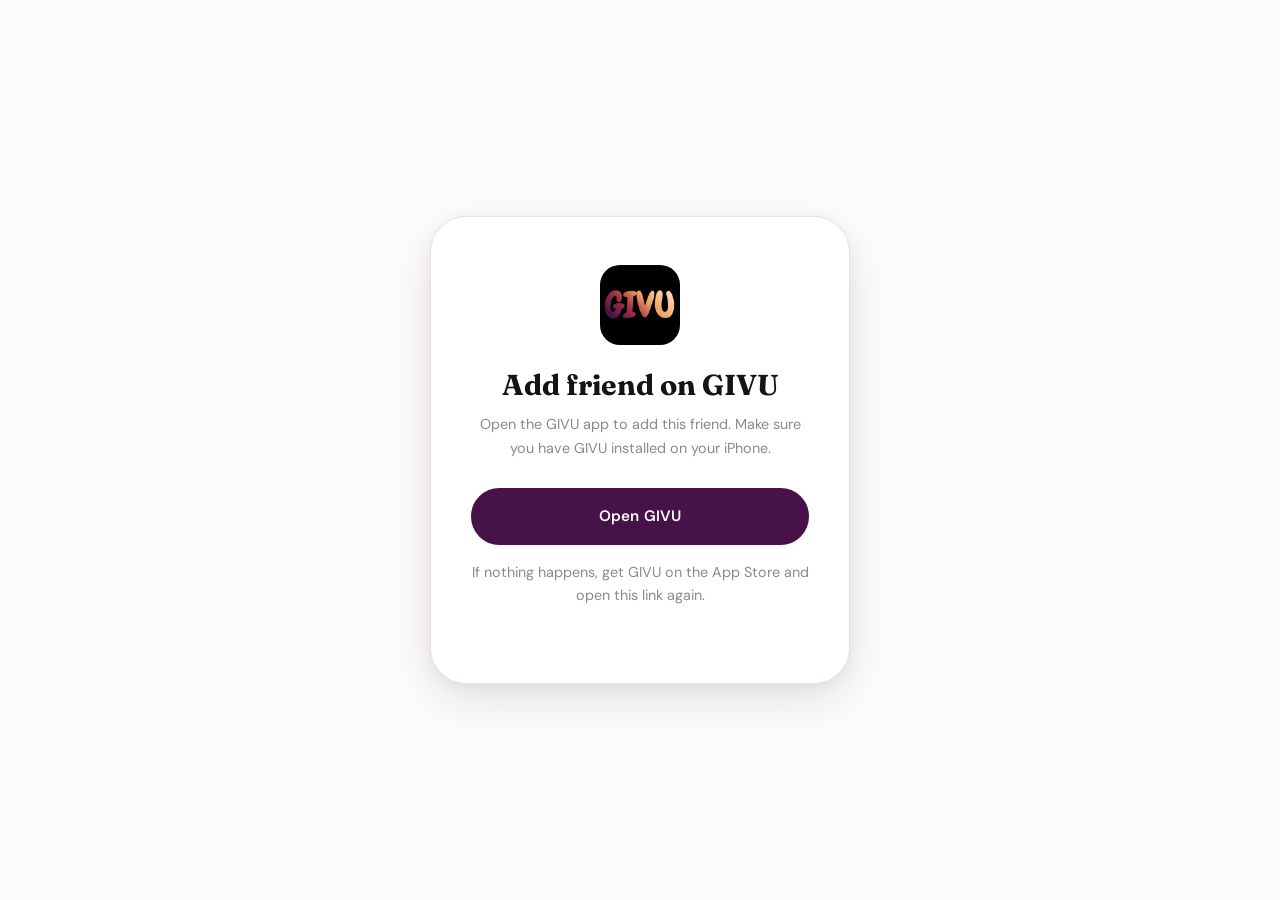
==== commit 55c40632: "Link App Store listing across the site Point every Download button to the live App Store page, switc" ====
--- a/addfriend/index.html
+++ b/addfriend/index.html
@@ -2,11 +2,13 @@
 <html lang="en">
 <head>
   <meta charset="UTF-8" />
+  <meta name="apple-itunes-app" content="app-id=6819684679" />
   <meta name="viewport" content="width=device-width, initial-scale=1.0" />
   <title>Add friend on GIVU</title>
   <meta name="description" content="Open GIVU to add this friend." />
-  <link rel="icon" type="image/png" href="../assets/favicon-2026.png" />
-  <link rel="apple-touch-icon" href="../assets/favicon-2026.png" />
+  <link rel="icon" type="image/png" sizes="32x32" href="../assets/favicon-32.png" />
+  <link rel="icon" type="image/png" sizes="16x16" href="../assets/favicon-32.png" />
+  <link rel="apple-touch-icon" sizes="180x180" href="../assets/favicon-180.png" />
   <link rel="preconnect" href="https://fonts.googleapis.com" />
   <link rel="preconnect" href="https://fonts.gstatic.com" crossorigin />
   <link href="https://fonts.googleapis.com/css2?family=Fraunces:opsz,wght@9..144,700&family=DM+Sans:opsz,wght@9..40,400;9..40,500;9..40,600&display=swap" rel="stylesheet" />
@@ -20,7 +22,7 @@
       <h1>Add friend on GIVU</h1>
       <p>Open the GIVU app to add this friend. Make sure you have GIVU installed on your iPhone.</p>
       <a id="openApp" href="givu://addfriend" class="btn btn-primary">Open GIVU</a>
-      <p class="addfriend-note">If nothing happens, install or open GIVU manually.</p>
+      <p class="addfriend-note">If nothing happens, <a href="https://apps.apple.com/app/givu/id6819684679">get GIVU on the App Store</a> and open this link again.</p>
     </div>
   </div>
 
